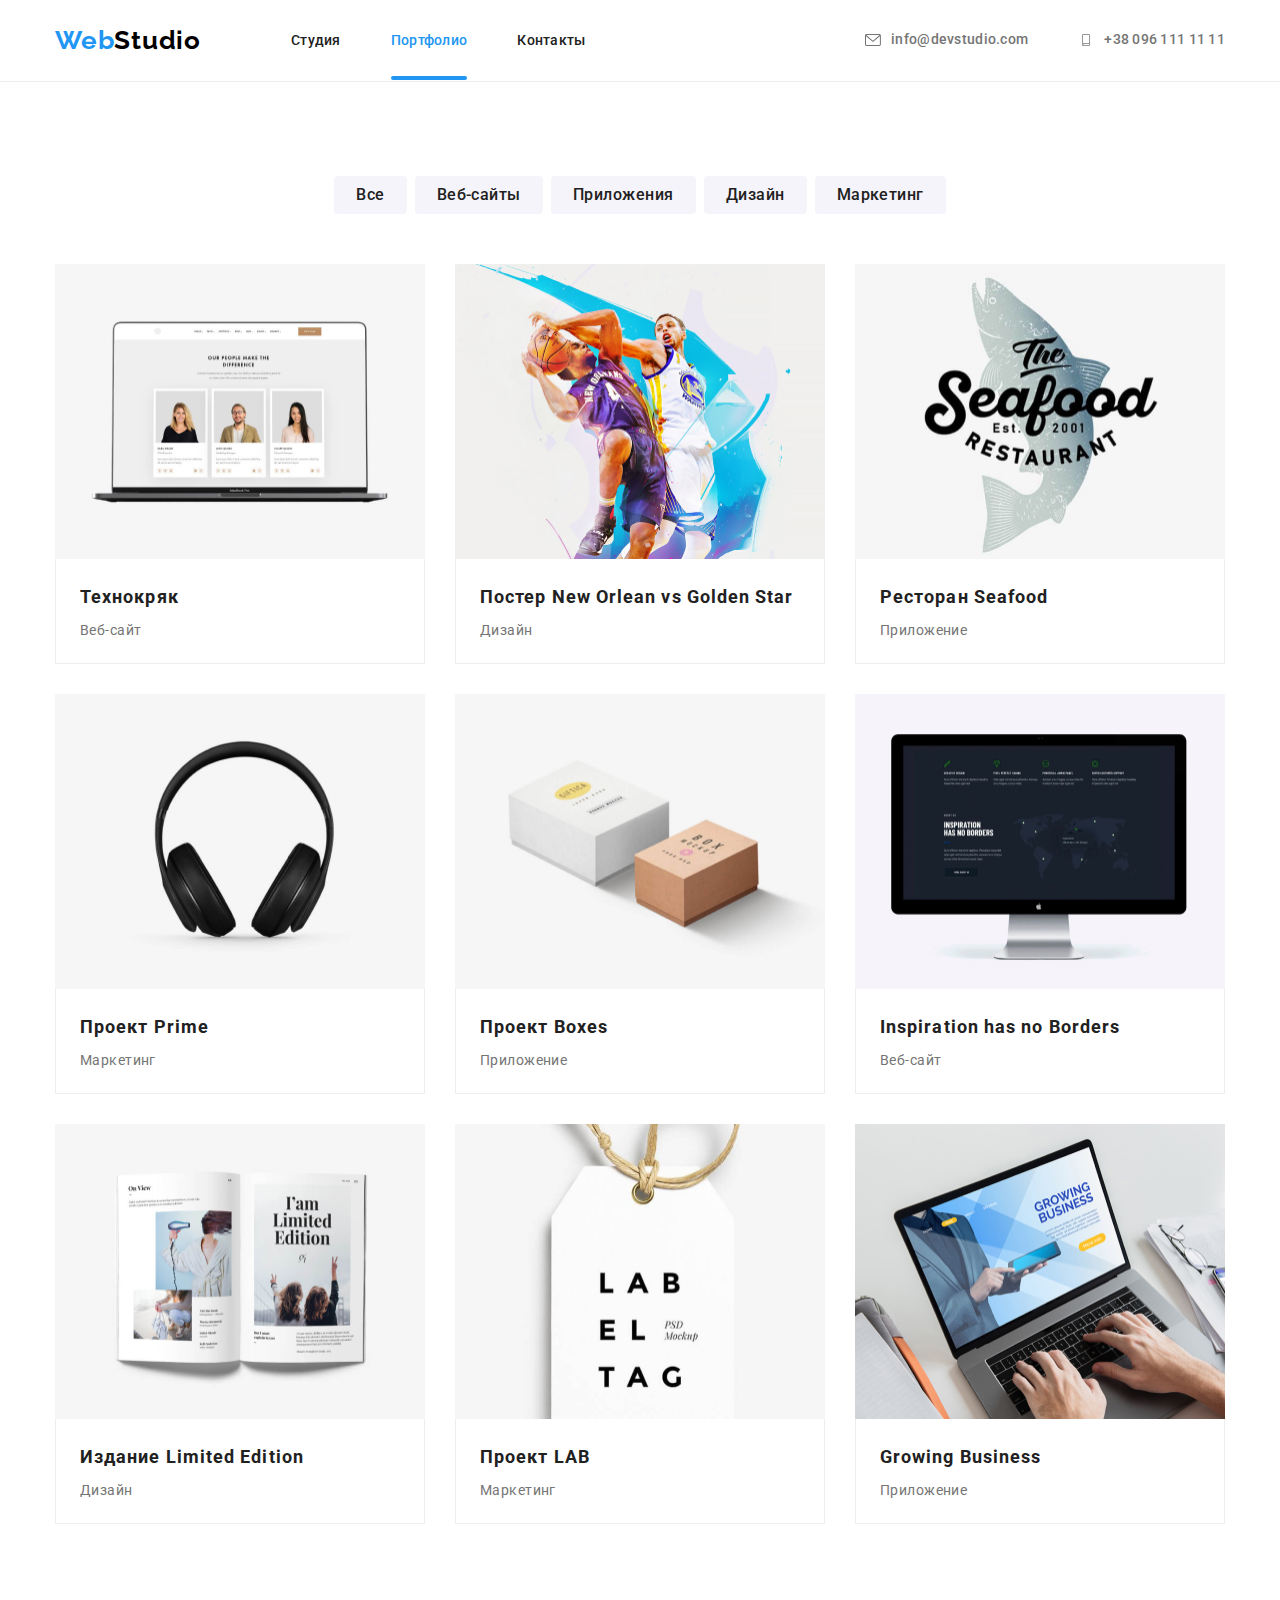
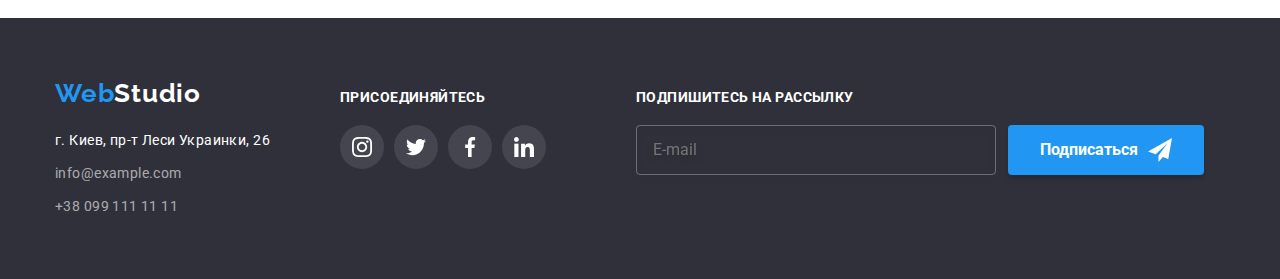
==== portfolio.html @ b9e1f782 "Файлы предыдущей работы" ====
<!DOCTYPE html>
<html lang="ru">
  <head>
    <meta charset="UTF-8" />
    <meta http-equiv="X-UA-Compatible" content="IE=edge" />
    <meta name="viewport" content="width=device-width, initial-scale=1.0" />
    <title>Портфолио</title>
    <link rel="preconnect" href="https://fonts.googleapis.com" />
    <link rel="preconnect" href="https://fonts.gstatic.com" crossorigin />
    <link
      href="https://fonts.googleapis.com/css2?family=Raleway:wght@700&family=Roboto:wght@400;500;700;900&display=swap"
      rel="stylesheet"
    />
    <link
      rel="stylesheet"
      href="https://cdnjs.cloudflare.com/ajax/libs/modern-normalize/1.1.0/modern-normalize.min.css"
    />
    <link rel="stylesheet" href="./css/styles.css" />
  </head>

  <body>
    <header class="page-header">
      <div class="container header-container">
        <!-- Навигационные элементы -->
        <nav class="navigation">
          <a class="logo header-logo link" href="./index.html"
            >Web<span class="logo-black">Studio</span></a
          >
          <ul class="menu list">
            <li class="menu-item">
              <a class="menu-link nav-link link" href="./index.html">Студия</a>
            </li>
            <li class="menu-item">
              <a class="menu-link nav-link current link" href="#we_do">Портфолио</a>
            </li>
            <li class="menu-item">
              <a class="menu-link nav-link link" href="#contacts">Контакты</a>
            </li>
          </ul>
        </nav>
        <!-- Контакты-->
        <ul class="header-contacts list">
          <li class="header-contacts-item header-mail-item">
            <a class="mail-contact nav-link link" href="mailto:info@devstudio.com">
              <svg class="header-mail-icon" width="16" height="12">
                <use href="./images/sprite.svg#icon-envelope"></use>
              </svg>
              info@devstudio.com
            </a>
          </li>
          <li class="header-contacts-item header-phone-item">
            <a class="phone-contact nav-link link" href="tel:+380961111111">
              <svg class="header-phone-icon" width="16" height="12">
                <use href="./images/sprite.svg#icon-smartphone"></use>
              </svg>
              +38 096 111 11 11</a
            >
          </li>
        </ul>
      </div>
    </header>

    <main>
      <!-- Навигационные кнопки -->
      <section class="portfolio-nav-btn section">
        <div class="container">
          <ul class="portfolio-nav-btn-list list">
            <li class="portfolio-nav-btn-item">
              <button type="button" class="portfolio-button">Все</button>
            </li>
            <li class="portfolio-nav-btn-item">
              <button type="button" class="portfolio-button">Веб-сайты</button>
            </li>
            <li class="portfolio-nav-btn-item">
              <button type="button" class="portfolio-button">Приложения</button>
            </li>
            <li class="portfolio-nav-btn-item">
              <button class="portfolio-button">Дизайн</button>
            </li>
            <li class="portfolio-nav-btn-item">
              <button type="button" class="portfolio-button">Маркетинг</button>
            </li>
          </ul>

          <!--Все категории портфолио-->
          <ul class="categories-list list">
            <li class="categories-item">
              <a href="" class="categories-link link">
                <div class="categories-wrap-wrapper">
                  <div class="categories-img-wrapper">
                    <div class="overlay">
                      <p class="overlay-description">
                        Ресурс предлагает комплексные предложения с разным уровнем функционала и
                        сервисов. Все это позволит посетителю получить исчерпывающие сведения о
                        компании или частном лице.
                      </p>
                    </div>
                    <img
                      class="categories-img"
                      src="./images/portfolio/technokryak.jpg"
                      alt="демонстрация веб-сайта"
                      width="370"
                      height="295"
                    />
                  </div>
                </div>
                <div class="categories-content-wrapper">
                  <h3 class="img-name">Технокряк</h3>
                  <p class="description">Веб-сайт</p>
                </div>
              </a>
            </li>
            <li class="categories-item">
              <a href="" class="categories-link link">
                <div class="categories-wrap-wrapper">
                  <div class="categories-img-wrapper">
                    <div class="overlay">
                      <p class="overlay-description">
                        Ресурс предлагает комплексные предложения с разным уровнем функционала и
                        сервисов. Все это позволит посетителю получить исчерпывающие сведения о
                        компании или частном лице.
                      </p>
                    </div>
                    <img
                      src="./images/portfolio/poster_new_orlean.jpg"
                      alt="команды играют в баскетбол"
                      width="370"
                      height="295"
                    />
                  </div>
                </div>
                <div class="categories-content-wrapper">
                  <h3 class="img-name">Постер New Orlean vs Golden Star</h3>
                  <p class="description">Дизайн</p>
                </div>
              </a>
            </li>
            <li class="categories-item">
              <a href="" class="categories-link link">
                <div class="categories-wrap-wrapper">
                  <div class="categories-img-wrapper">
                    <div class="overlay">
                      <p class="overlay-description">
                        Ресурс предлагает комплексные предложения с разным уровнем функционала и
                        сервисов. Все это позволит посетителю получить исчерпывающие сведения о
                        компании или частном лице.
                      </p>
                    </div>
                    <img
                      src="./images/portfolio/seafood.jpg"
                      alt="изображение логотипа ресторана"
                      width="370"
                      height="295"
                    />
                  </div>
                </div>
                <div class="categories-content-wrapper">
                  <h3 class="img-name">Ресторан Seafood</h3>
                  <p class="description">Приложение</p>
                </div>
              </a>
            </li>
            <li class="categories-item">
              <a href="" class="categories-link link">
                <div class="categories-wrap-wrapper">
                  <div class="categories-img-wrapper">
                    <div class="overlay">
                      <p class="overlay-description">
                        Ресурс предлагает комплексные предложения с разным уровнем функционала и
                        сервисов. Все это позволит посетителю получить исчерпывающие сведения о
                        компании или частном лице.
                      </p>
                    </div>
                    <img
                      src="./images/portfolio/project_prime.jpg"
                      alt="черные наушники"
                      width="370"
                      height="295"
                    />
                  </div>
                </div>
                <div class="categories-content-wrapper">
                  <h3 class="img-name">Проект Prime</h3>
                  <p class="description">Маркетинг</p>
                </div>
              </a>
            </li>
            <li class="categories-item">
              <a href="" class="categories-link link">
                <div class="categories-wrap-wrapper">
                  <div class="categories-img-wrapper">
                    <div class="overlay">
                      <p class="overlay-description">
                        Ресурс предлагает комплексные предложения с разным уровнем функционала и
                        сервисов. Все это позволит посетителю получить исчерпывающие сведения о
                        компании или частном лице.
                      </p>
                    </div>
                    <img
                      src="./images/portfolio/project_boxes.jpg"
                      alt="две коробки лежат рядом"
                      width="370"
                      height="295"
                    />
                  </div>
                </div>
                <div class="categories-content-wrapper">
                  <h3 class="img-name">Проект Boxes</h3>
                  <p class="description">Приложение</p>
                </div>
              </a>
            </li>
            <li class="categories-item">
              <a href="" class="categories-link link">
                <div class="categories-wrap-wrapper">
                  <div class="categories-img-wrapper">
                    <div class="overlay">
                      <p class="overlay-description">
                        Ресурс предлагает комплексные предложения с разным уровнем функционала и
                        сервисов. Все это позволит посетителю получить исчерпывающие сведения о
                        компании или частном лице.
                      </p>
                    </div>
                    <img
                      src="./images/portfolio/inspiration_no_borders.jpg"
                      alt="демонстрация сайта в темных тонах"
                      width="370"
                      height="295"
                    />
                  </div>
                </div>
                <div class="categories-content-wrapper">
                  <h3 class="img-name">Inspiration has no Borders</h3>
                  <p class="description">Веб-сайт</p>
                </div>
              </a>
            </li>
            <li class="categories-item">
              <a href="" class="categories-link link">
                <div class="categories-wrap-wrapper">
                  <div class="categories-img-wrapper">
                    <div class="overlay">
                      <p class="overlay-description">
                        Ресурс предлагает комплексные предложения с разным уровнем функционала и
                        сервисов. Все это позволит посетителю получить исчерпывающие сведения о
                        компании или частном лице.
                      </p>
                    </div>
                    <img
                      src="./images/portfolio/limited_edition.jpg"
                      alt="демонстрация журнала"
                      width="370"
                      height="295"
                    />
                  </div>
                </div>
                <div class="categories-content-wrapper">
                  <h3 class="img-name">Издание Limited Edition</h3>
                  <p class="description">Дизайн</p>
                </div>
              </a>
            </li>
            <li class="categories-item">
              <a href="" class="categories-link link">
                <div class="categories-wrap-wrapper">
                  <div class="categories-img-wrapper">
                    <div class="overlay">
                      <p class="overlay-description">
                        Ресурс предлагает комплексные предложения с разным уровнем функционала и
                        сервисов. Все это позволит посетителю получить исчерпывающие сведения о
                        компании или частном лице.
                      </p>
                    </div>
                    <img
                      src="./images/portfolio/project_lab.jpg"
                      alt="демонстрация бирки"
                      width="370"
                      height="295"
                    />
                  </div>
                </div>
                <div class="categories-content-wrapper">
                  <h3 class="img-name">Проект LAB</h3>
                  <p class="description">Маркетинг</p>
                </div>
              </a>
            </li>
            <li class="categories-item">
              <a href="" class="categories-link link">
                <div class="categories-wrap-wrapper">
                  <div class="categories-img-wrapper">
                    <div class="overlay">
                      <p class="overlay-description">
                        Ресурс предлагает комплексные предложения с разным уровнем функционала и
                        сервисов. Все это позволит посетителю получить исчерпывающие сведения о
                        компании или частном лице.
                      </p>
                    </div>
                    <img
                      src="./images/portfolio/growing_business.jpg"
                      alt="человек печатает на ноутбуке"
                      width="370"
                      height="295"
                    />
                  </div>
                </div>
                <div class="categories-content-wrapper">
                  <h3 class="img-name">Growing Business</h3>
                  <p class="description">Приложение</p>
                </div>
              </a>
            </li>
          </ul>
        </div>
      </section>
    </main>

    <footer class="footer">
      <div class="container footer-container">
        <div class="footer-contacts-wrapper">
          <!--Текстовый логотип-->
          <a class="logo footer-logo link" href="./index.html"
            >Web<span class="logo-white">Studio</span></a
          >
          <!--Контактные данные-->
          <address class="address" id="contacts">
            <ul class="address-list list">
              <li class="address-item">
                <a
                  class="map-address-link link"
                  href="https://goo.gl/maps/VPMw7j8DaaKpMJ5V8"
                  target="_blank"
                  rel="noopener noreferrer"
                  >г. Киев, пр-т Леси Украинки, 26</a
                >
              </li>
              <li class="address-item">
                <a class="mail-address-link link" href="mailto:info@example.com"
                  >info@example.com</a
                >
              </li>
              <li class="address-item">
                <a class="tel-address-link link" href="tel:+380991111111">+38 099 111 11 11</a>
              </li>
            </ul>
          </address>
        </div>

        <div class="footer-social-wrapper">
          <h3 class="section-subtitle footer-subtitle">присоединяйтесь</h3>
          <ul class="list footer-social-list">
            <li class="footer-social-item">
              <a href="" class="link footer-social-link">
                <svg class="footer-social-icon" width="20" height="20">
                  <use href="./images/sprite.svg#icon-instagram"></use>
                </svg>
              </a>
            </li>
            <li class="footer-social-item">
              <a href="" class="link footer-social-link">
                <svg class="footer-social-icon" width="20" height="20">
                  <use href="./images/sprite.svg#icon-twitter"></use>
                </svg>
              </a>
            </li>
            <li class="footer-social-item">
              <a href="" class="link footer-social-link">
                <svg class="footer-social-icon" width="20" height="20">
                  <use href="./images/sprite.svg#icon-facebook"></use>
                </svg>
              </a>
            </li>
            <li class="footer-social-item">
              <a href="" class="link footer-social-link">
                <svg class="footer-social-icon" width="20" height="20">
                  <use href="./images/sprite.svg#icon-linkedin"></use>
                </svg>
              </a>
            </li>
          </ul>
        </div>
        <div class="footer-social-form-wrapper">
          <h3 class="section-subtitle footer-subtitle footer-social-form-descriotion">
            Подпишитесь на рассылку
          </h3>
          <div class="footer-contact-form-wrapper">
            <form class="footer-contact-form">
              <input
                type="email"
                name="user_email_telegramm"
                placeholder="E-mail"
                class="footer-contact-form-input"
              />
              <button type="submit" class="footer-contact-form-btn">
                Подписаться
                <svg class="footer-contact-form-icon" width="24" height="24">
                  <use href="./images/sprite.svg#icon-footer-telegramm"></use>
                </svg>
              </button>
            </form>
          </div>
        </div>
      </div>
    </footer>
  </body>
</html>
---- css/styles.css ----
:root {
  --main-font: 'Roboto', 'Raleway', sans-serif;
  --accent-color-nav: #2196f3;
  --description-color: #757575;
  --section-title-color: #212121;
  --main-background-color: #2f303a;
}

/*Общий сброс*/

.link {
  text-decoration: none;
}
.list {
  list-style: none;
}
h1,
h2,
h3,
h4,
h5,
h6,
p {
  margin-top: 0;
  margin-bottom: 0;
}
ul,
ol {
  padding-left: 0;
  margin-top: 0;
  margin-bottom: 0;
}
img {
  display: block;
}

.visually-hidden {
  position: absolute;
  width: 1px;
  height: 1px;
  margin: -1px;
  border: 0;
  padding: 0;
  white-space: nowrap;
  clip-path: inset(100%);
  clip: rect(0 0 0 0);
  overflow: hidden;
}

/*Глобальный стиль*/

body {
  font-family: var(--main-font);
}

/*Компоненты*/

.description {
  font-size: 14px;
  line-height: 1.71;
  letter-spacing: 0.03em;

  color: var(--description-color);
}
.section-titel {
  font-weight: 700;
  font-size: 36px;
  line-height: 42px;
  letter-spacing: 0.03em;
  margin-bottom: 50px;
  text-align: center;
  letter-spacing: 0.03em;

  color: #212121;
}

.section {
  padding-bottom: 94px;
}

/*Контейнер*/

.container {
  width: 1200px;
  padding-left: 15px;
  padding-right: 15px;
  margin-left: auto;
  margin-right: auto;
}

/*Контейнер header*/

.header-container {
  display: flex;
  align-items: center;
  justify-content: space-between;
}

.page-header {
  border-bottom: 1px solid #ececec;
}

.nav-link {
  padding-top: 32px;
  padding-bottom: 32px;


}

/*Logo*/

.logo {
  font-family: 'Raleway', sans-serif;
  font-weight: 700;
  font-size: 26px;
  line-height: 1.19;
  letter-spacing: 0.03em;

  color: #2196f3;
}
.logo-black {
  color: #000000;
}
.logo-white {
  color: #ffffff;
}

.header-logo {
  padding-top: 25px;
  padding-bottom: 25px;
  margin-right: 90px;
}

/*Навигационные элементы*/

.navigation {
  display: flex;
  align-items: center;
}

.menu {
  display: flex;
  align-items: center;
}

.menu-item:not(:last-child) {
  margin-right: 50px;
}

.menu-link {
  font-weight: 500;
  font-size: 14px;
  line-height: 1.14;
  letter-spacing: 0.02em;
  position: relative;

  color: #212121;

  transition: color 250ms cubic-bezier(0.4, 0, 0.2, 1);
}

.menu-link:hover,
.menu-link:focus {
  color: var(--accent-color-nav);
}

.menu .menu-link.current {
  color: var(--accent-color-nav);
}

.menu .menu-link.current::after {
  display: block;
  width: 100%;
  height: 4px;
  content: "";
  background-color: #2196F3;
  border-radius: 2px;
  position: absolute;
  bottom: 0;
  left: 0;

}

/*Контакты*/

.header-contacts {
  display: flex;
  align-items: center;
}

.header-mail-item {
  margin-right: 50px;
}

.mail-contact,
.phone-contact {
  display: flex;
  align-items: center;
  font-weight: 500;
  font-size: 14px;
  line-height: 1.14;
  letter-spacing: 0.02em;

  color: #757575;
}

.header-mail-icon,
.header-phone-icon {
  fill: #757575;
  margin-right: 10px;
}

.mail-contact {
  transition: color 250ms cubic-bezier(0.4, 0, 0.2, 1);
}
.mail-contact:hover,
.mail-contact:focus {
  color: var(--accent-color-nav);
}

.header-mail-icon,
.header-phone-icon {
  transition: fill 250ms cubic-bezier(0.4, 0, 0.2, 1);
}

.mail-contact:hover .header-mail-icon,
.mail-contact:focus .header-mail-icon {
  fill: var(--accent-color-nav);
}

.phone-contact{
  transition: color 250ms cubic-bezier(0.4, 0, 0.2, 1);
}
.phone-contact:hover,
.phone-contact:focus {
  color: var(--accent-color-nav);
}

.phone-contact:hover .header-phone-icon,
.phone-contact:focus .header-phone-icon {
  fill: var(--accent-color-nav);
}

/*Hero*/

.hero {
  background-image: linear-gradient(rgba(47, 48, 58, 0.4), rgba(47, 48, 58, 0.4)), url("../images/hero/bg.jpg");
  background-size: cover;
  max-width: 1600px;
  margin-left: auto;
  margin-right: auto;
  
}

.hero {
  padding-top: 200px;
  padding-bottom: 200px;
}

.hero-titel {
  display: block;
  width: 700px;
  font-weight: 900;
  font-size: 44px;
  line-height: 1.36;
  letter-spacing: 0.06em;
  text-transform: uppercase;
  text-align: center;

  color: #ffffff;
  margin-bottom: 30px;
  margin-left: auto;
  margin-right: auto;
}

.modal-btn {
  display: block;
  font-weight: 700;
  font-size: 16px;
  line-height: 1.88;
  color: #ffffff;
  background-color: #2196f3;
  cursor: pointer;
  border: transparent;
  padding: 10px 32px;
  box-shadow: 0px 4px 4px rgba(0, 0, 0, 0.15);
  border-radius: 4px;
  margin-left: auto;
  margin-right: auto;

  transition: background-color 250ms cubic-bezier(0.4, 0, 0.2, 1), box-shadow 250ms cubic-bezier(0.4, 0, 0.2, 1);
}
.modal-btn:hover,
.modal-btn:focus {
  background-color: #188ce8;
  box-shadow: 0px 4px 4px rgba(0, 0, 0, 0.15);
}

/*Особенности*/

.features {
  padding-top: 94px;
}

.features-list {
  display: flex;
  align-items: flex-start;
  margin-left: -30px;
  margin-top: -30px;
}

.features-item {
  flex-basis: calc((100% - 120px) / 4);
  margin-left: 30px;
  margin-top: 30px;
}

.features-name {
  font-weight: 700;
  font-size: 14px;
  line-height: 1.14;
  letter-spacing: 0.03em;
  text-transform: uppercase;

  color: #212121;
  margin-bottom: 10px;
}

.features-icon-wrapper {
  display: flex;
  background-color: rgba(245, 244, 250, 1);
  border-radius: 4px;
  justify-content: center;
  align-items: center;
  height: 120px;
  margin-bottom: 30px;
}


/*Мы занимаемся*/

.we-do-list {
  display: flex;
  margin-top: -30px;
  margin-left: -30px;
  
}

.we-do-item {
  flex-basis: calc((100% - 90px) / 3);
  margin-top: 30px;
  margin-left: 30px;
  position: relative;
  
}
.we-do-description-wrapper {
  display: block;
  background: rgba(47, 48, 58, 0.8);
  position: absolute;
  bottom: 0;
  right: 0;
  width: 370px;
}
.we-do-img-description {
  font-weight: 700;
  font-size: 14px;
  line-height: 16px;
  text-align: center;
  letter-spacing: 0.03em;
  text-transform: uppercase;
  padding: 27px 15px;
  color: #FFFFFF;
  
}
/*Наша команда*/

.team {
  padding-top: 94px;
  background-color: #f5f4fa;
}

.name-member {
  font-weight: 500;
  font-size: 16px;
  line-height: 1.19;
  letter-spacing: 0.03em;
  text-align: center;
  letter-spacing: 0.03em;
  margin-bottom: 10px;

  color: #212121;
}

.team-description {
  text-align: center;
  letter-spacing: 0.03em;
  margin-bottom: 15px;
}

.team-list {
  display: flex;
  margin-left: -30px;
  margin-top: -30px;
}
.team-member {
  flex-basis: calc((100% - 120px) / 4);
  margin-left: 30px;
  margin-top: 30px;

  background-color: #FFFFFF;
  box-shadow: 0px 1px 3px rgba(0, 0, 0, 0.12), 0px 1px 1px rgba(0, 0, 0, 0.14), 0px 2px 1px rgba(0, 0, 0, 0.2);
  border-radius: 0px 0px 4px 4px;
}

.team-content-wrapper {
  padding: 30px 10px;
}

.social-list {
  display: flex;
  justify-content: center;
}

.social-list-item:not(:last-child) {
margin-right: 10px;
}

.social-list-link {
  display: flex;
  justify-content: center;
  align-items: center;
  width: 44px;
  height: 44px;
  background-color: #FFFFFF;
  border-radius: 50%;

  transition: background-color 250ms cubic-bezier(0.4, 0, 0.2, 1); 
}

.social-list-icon {
  fill:#afb1b8;
}

.social-list-link:hover,
.social-list-link:focus {
  background-color: var(--accent-color-nav);
}

.social-list-icon {
  transition: fill 250ms cubic-bezier(0.4, 0, 0.2, 1);
}

.social-list-link:hover .social-list-icon,
.social-list-link:focus .social-list-icon {
  fill: #FFFFFF;
}

/*Наши клиенты*/

.clients {
  padding-top: 94px;
}

.clients-list {
  display: flex;
  justify-content: center;
  align-items: center;

}

.clients-list-item:not(:last-child) {
  margin-right: 30px;
}

.clients-list-link {
  display: flex;
  border: 1px solid #AFB1B8;
  border-radius: 4px;
  height: 92px;
  width: 170px;
  justify-content: center;
  align-items: center;

  transition: border-color 250ms cubic-bezier(0.4, 0, 0.2, 1);

}

.clients-list-icon {
  fill: rgba(175, 177, 184, 1);

  transition: fill 250ms cubic-bezier(0.4, 0, 0.2, 1);
}

.clients-list-link:hover,
.clients-list-link:focus {
  border-color: var(--accent-color-nav);
}

.clients-list-link:hover .clients-list-icon,
.clients-list-link:focus .clients-list-icon {
  fill: var(--accent-color-nav);
}

/*Footer*/

.footer {
  background-color: var(--main-background-color);
  padding-top: 60px;
  padding-bottom: 60px;
  display: flex;
}

.footer-logo {
  display: block;
  margin-bottom: 20px;
}
.address-item .link {
  display: block;
}
.address-item:not(:last-child) {
  margin-bottom: 9px;
}

.footer-container {
  display: flex;
  align-items: baseline;
}

.footer-contacts-wrapper {
  margin-right: 70px;
}

.footer-subtitle {
  font-family: 'Roboto';
  font-style: normal;
  font-weight: 700;
  font-size: 14px;
  line-height: 16px;
  letter-spacing: 0.03em;
  text-transform: uppercase;

  color: #FFFFFF;

  margin-bottom: 20px;
}

.footer-social-list {
  display: flex;
}

.footer-social-link {
  display: flex;
  justify-content: center;
  align-items: center;
  width: 44px;
  height: 44px;
  background: rgba(255, 255, 255, 0.1);
  border-radius: 50%;
}

.footer-social-item:not(:last-child) {
  margin-right: 10px;
}

.footer-social-icon {
  fill: #FFFFFF;
}
.footer-social-link {
  transition: background-color 250ms cubic-bezier(0.4, 0, 0.2, 1);
}
.footer-social-link:hover,
.footer-social-link:focus {
  background-color: var(--accent-color-nav);
}
/*Контактные данные*/

.address {
  font-style: normal;
}
.map-address-link {
  font-size: 14px;
  line-height: 1.71;
  letter-spacing: 0.03em;

  color: #ffffff;
}
.mail-address-link {
  font-size: 14px;
  line-height: 1.71;
  letter-spacing: 0.03em;

  color: rgba(255, 255, 255, 0.6);
}
.tel-address-link {
  font-size: 14px;
  line-height: 1.71;
  letter-spacing: 0.03em;

  color: rgba(255, 255, 255, 0.6);
}

/*=======ПОРТФОЛИО=======*/

/* Навигационные кнопки */

.portfolio-nav-btn {
  padding-top: 94px;
  padding-bottom: 94px;
}

.portfolio-nav-btn-list {
  display: flex;
  align-items: center;
  justify-content: center;
  margin-top: -8px;
  margin-left: -8px;
  margin-bottom: 50px;
}

.portfolio-nav-btn-item {
  margin-left: 8px;
  margin-top: 8px;
}

.portfolio-button {
  padding: 6px 22px;
  font-weight: 500;
  font-size: 16px;
  line-height: 1.63;
  letter-spacing: 0.03em;
  text-align: center;

  color: #212121;
  background-color: rgba(245, 244, 250, 1);
  border: transparent;
  border-radius: 4px;
  cursor: pointer;

  transition: color 250ms cubic-bezier(0.4, 0, 0.2, 1), background-color 250ms cubic-bezier(0.4, 0, 0.2, 1), box-shadow 250ms cubic-bezier(0.4, 0, 0.2, 1);
}

.portfolio-button:hover,
.portfolio-button:focus {
  color: #ffffff;
  background-color: var(--accent-color-nav);
  box-shadow: 0px 3px 1px rgba(0, 0, 0, 0.1), 0px 1px 2px rgba(0, 0, 0, 0.08), 0px 2px 2px rgba(0, 0, 0, 0.12);
}

/*Все категории портфолио*/

.categories-list {
  display: flex;
  margin-left: -30px;
  margin-top: -30px;
  flex-wrap: wrap;
}
.categories-img {
  display: block;
}
.categories-item {
  margin-left: 30px;
  margin-top: 30px;
  flex-basis: calc((100% - 90px) / 3);
  
}

.categories-content-wrapper {
  padding: 20px 24px;
  border-right: 1px solid #eeeeee;
  border-bottom: 1px solid #eeeeee ;
  border-left: 1px solid #eeeeee;
}

.img-name {
  font-weight: 700;
  font-size: 18px;
  line-height: 2;
  letter-spacing: 0.06em;
  margin-bottom: 4px;

  color: #212121;
}
.categories-link {
  display: block;
  transition: background-color 250ms cubic-bezier(0.4, 0, 0.2, 1), box-shadow 250ms cubic-bezier(0.4, 0, 0.2, 1);
  
}

.categories-link:hover, 
.categories-link:focus {
  background: #FFFFFF;
  box-shadow: 0px 1px 1px rgba(0, 0, 0, 0.12), 0px 4px 4px rgba(0, 0, 0, 0.06), 1px 4px 6px rgba(0, 0, 0, 0.16);
}

.categories-wrap-wrapper {
    position: relative;
    overflow: hidden;
}

.overlay-description {
  position: absolute;
  font-weight: 400;
  font-size: 18px;
  line-height: 28px;
  font-weight: 400;
  
  letter-spacing: 0.03em;
  
  color: #FFFFFF;
  display: block;
  width: 100%;
  height: 100%;
  transform: translateY(+100%);
  background-color: rgba(33, 150, 243, 0.9);
  padding: 63px 24px;

  transition: transform 250ms cubic-bezier(0.4, 0, 0.2, 1);
}

.categories-link:hover .overlay-description {
  transform: translateY(0);
}

/*.categories-img-wrapper::before {
  content: "";
  display: inline-block;
  position: absolute;
  top: 0;
  left: 0;
  width: 100%;
  height: 100%;

  transform: translateY(+100%);

  
  background-color: rgba(33, 150, 243, 0.9);

  transition: transform 250ms cubic-bezier(0.4, 0, 0.2, 1);
}

.categories-link:hover .categories-img-wrapper::before {
  transform: translateY(0);
}*/

/* МОДАЛЬНОЕ ОКНО */
.backdrop {
  position: fixed;
  top: 0;
  left: 0;
  width: 100vw;
  height: 100vh;
  background-color: rgba(0, 0, 0, 0.2);
  /*чтобы растянуть вариант 2
  bottom: 0;
  right: 0;*/
  transition: opacity 500ms linear, visibility 500ms linear;
}

.modal {
  position: absolute;
  top: 50%;
  left: 50%;
  transform: translate(-50%, -50%);
  width: 528px;
  
  background-color: #FFFFFF;
  box-shadow: 0px 1px 3px rgba(0, 0, 0, 0.12), 0px 1px 1px rgba(0, 0, 0, 0.14), 0px 2px 1px rgba(0, 0, 0, 0.2);
  border-radius: 4px;
  padding: 40px;
}

.modal-close-btn {
  position: absolute;
  top: 8px;
  right: 8px;
  display: flex;
  justify-content: center;
  align-items: center;
  width: 30px;
  height: 30px;
  border: 1px solid rgba(0, 0, 0, 0.1);
  border-radius: 50%;
  background-color: transparent;
  cursor: pointer;
  padding: 0;
}

.modal-close-btn-icon {
  transition: fill 250ms cubic-bezier(0.4, 0, 0.2, 1);
}

.modal-close-btn:hover .modal-close-btn-icon,
.modal-close-btn:focus .modal-close-btn-icon {
  fill: var(--accent-color-nav);
}

.backdrop.is-hidden {
  opacity: 0; /*делает элемент прозрачным*/
  visibility: hidden;
  pointer-events: none; /*делают элемент неощутимым для мыши*/
}

/*-----------НАПОЛНЕНИЕ МОДАЛЬНОГО ОКНА--------------*/

.contact-form-name {
    font-style: normal;
    font-weight: 700;
    font-size: 20px;
    line-height: 23px;
    text-align: center;
    letter-spacing: 0.03em;
  
    color: #212121;

    
    margin-bottom: 10px;

}

.contact-form {
  display: flex;
  flex-direction: column;
}

.contact-form-input {
  width: 100%;
  height: 40px;
  border: 1px solid rgba(33, 33, 33, 0.2);
  border-radius: 4px;
  padding-left: 42px;
  

  transition: border-color 250ms cubic-bezier(0.4, 0, 0.2, 1), cursor 250ms cubic-bezier(0.4, 0, 0.2, 1);
}

.contact-form-input:hover {
  cursor: pointer;
}

.contact-form-input:focus {
  border-color: var(--accent-color-nav);
  outline: none;
}

.contact-form-label {
  display: block;
  margin-bottom: 10px;
}

.contact-form-label-textarea {
  margin-bottom: 20px;
}

.contact-form-label-name {
    font-size: 12px;
    line-height: 14px;
  
    letter-spacing: 0.01em;
  
    color: #757575;
}

.contact-form-input-wrapper {
  position: relative;
  margin-top: 4px;
}

.contact-form-icon {
  position: absolute;
  top: 50%;
  left: 15px;
  transform: translateY(-50%);

  transition: fill 250ms cubic-bezier(0.4, 0, 0.2, 1);
  
}

.contact-form-input:focus + .contact-form-icon {
  fill: var(--accent-color-nav);

}

.contact-form-icon:hover {
  cursor: pointer;
}

.contact-form-comment {
  width: 100%;
  height: 120px;

  border: 1px solid rgba(33, 33, 33, 0.2);
  border-radius: 4px;
  margin-top: 4px;
  transition: border-color 250ms cubic-bezier(0.4, 0, 0.2, 1);
  resize: none;
  padding: 12px 16px;
}

.contact-form-comment:focus {
  border-color: var(--accent-color-nav);
  outline: none;
}

.contact-form-checkbox-label::before {
  
  display: block;
  width: 15px;
  height: 15px;
  border-radius: 2px;
  border: 2px solid #212121;
  content:"";
  cursor: pointer;
  margin-right: 7px;

}

.contact-form-checkbox:checked + .contact-form-checkbox-label::before {
  background-color: var(--accent-color-nav);
  border-color: var(--accent-color-nav);
  background-image: url("../images/svg-images/vector-policy.svg");
  background-position: center;
}

.contact-form-checkbox-label {
  display: flex;
  align-items: center;
  font-size: 14px;
  letter-spacing: 0.03em;
  
  margin-left: auto;
  margin-right: auto;
  
  color: #757575;
}





.contact-form-checkbox:focus + .contact-form-checkbox-label::before {
  border: 2px solid var(--accent-color-nav);
}


.contact-form-btn {
  align-self: center;
  display: flex;
  justify-content: center;
  align-items: center;
  font-weight: 700;
  font-size: 16px;
  line-height: 1.88;
  color: #ffffff;
  background-color: var(--accent-color-nav);
  cursor: pointer;
  border: transparent;
  padding: 10px 32px;
  box-shadow: 0px 4px 4px rgba(0, 0, 0, 0.15);
  border-radius: 4px;

  margin-top: 30px;
 

  transition: background-color 250ms cubic-bezier(0.4, 0, 0.2, 1), box-shadow 250ms cubic-bezier(0.4, 0, 0.2, 1);
}

.contact-form-btn:hover,
.contact-form-btn:focus {
  background-color: #188ce8;
  box-shadow: 0px 4px 4px rgba(0, 0, 0, 0.15);
}

.footer-social-form-wrapper {
  margin-left: 90px;
}

.footer-social-form-descriotion {
  margin-bottom: 20px;
}

.footer-contact-form-input {
  background-color: transparent;
  border: 1px solid rgba(255, 255, 255, 0.3);
    filter: drop-shadow(0px 4px 4px rgba(0, 0, 0, 0.15));
    border-radius: 4px;
    width: 360px;
    height: 50px;
    padding: 15px 16px;
    color: rgba(255, 255, 255, 0.6);

    outline: none;
}

.footer-contact-form-btn {
  display: flex;
  font-weight: 700;
  font-size: 16px;
  line-height: 1.88;
  color: #ffffff;
  background-color: var(--accent-color-nav);
  cursor: pointer;
  border: transparent;
  padding: 10px 32px;
  box-shadow: 0px 4px 4px rgba(0, 0, 0, 0.15);
  border-radius: 4px;
  margin-left: auto;
  margin-right: auto;
  margin-left: 12px;
  align-items: center;


  transition: background-color 250ms cubic-bezier(0.4, 0, 0.2, 1), box-shadow 250ms cubic-bezier(0.4, 0, 0.2, 1);
}

.footer-contact-form-btn:hover,
.footer-contact-form-btn:focus {
  background-color: #188ce8;
  box-shadow: 0px 4px 4px rgba(0, 0, 0, 0.15);}


  .footer-contact-form {
    display: flex;
    align-items: center;
  }

  .footer-contact-form-icon {
  margin-left: 10px;
  }

  .contractual-condition-link {
    color: var(--accent-color-nav);
  }
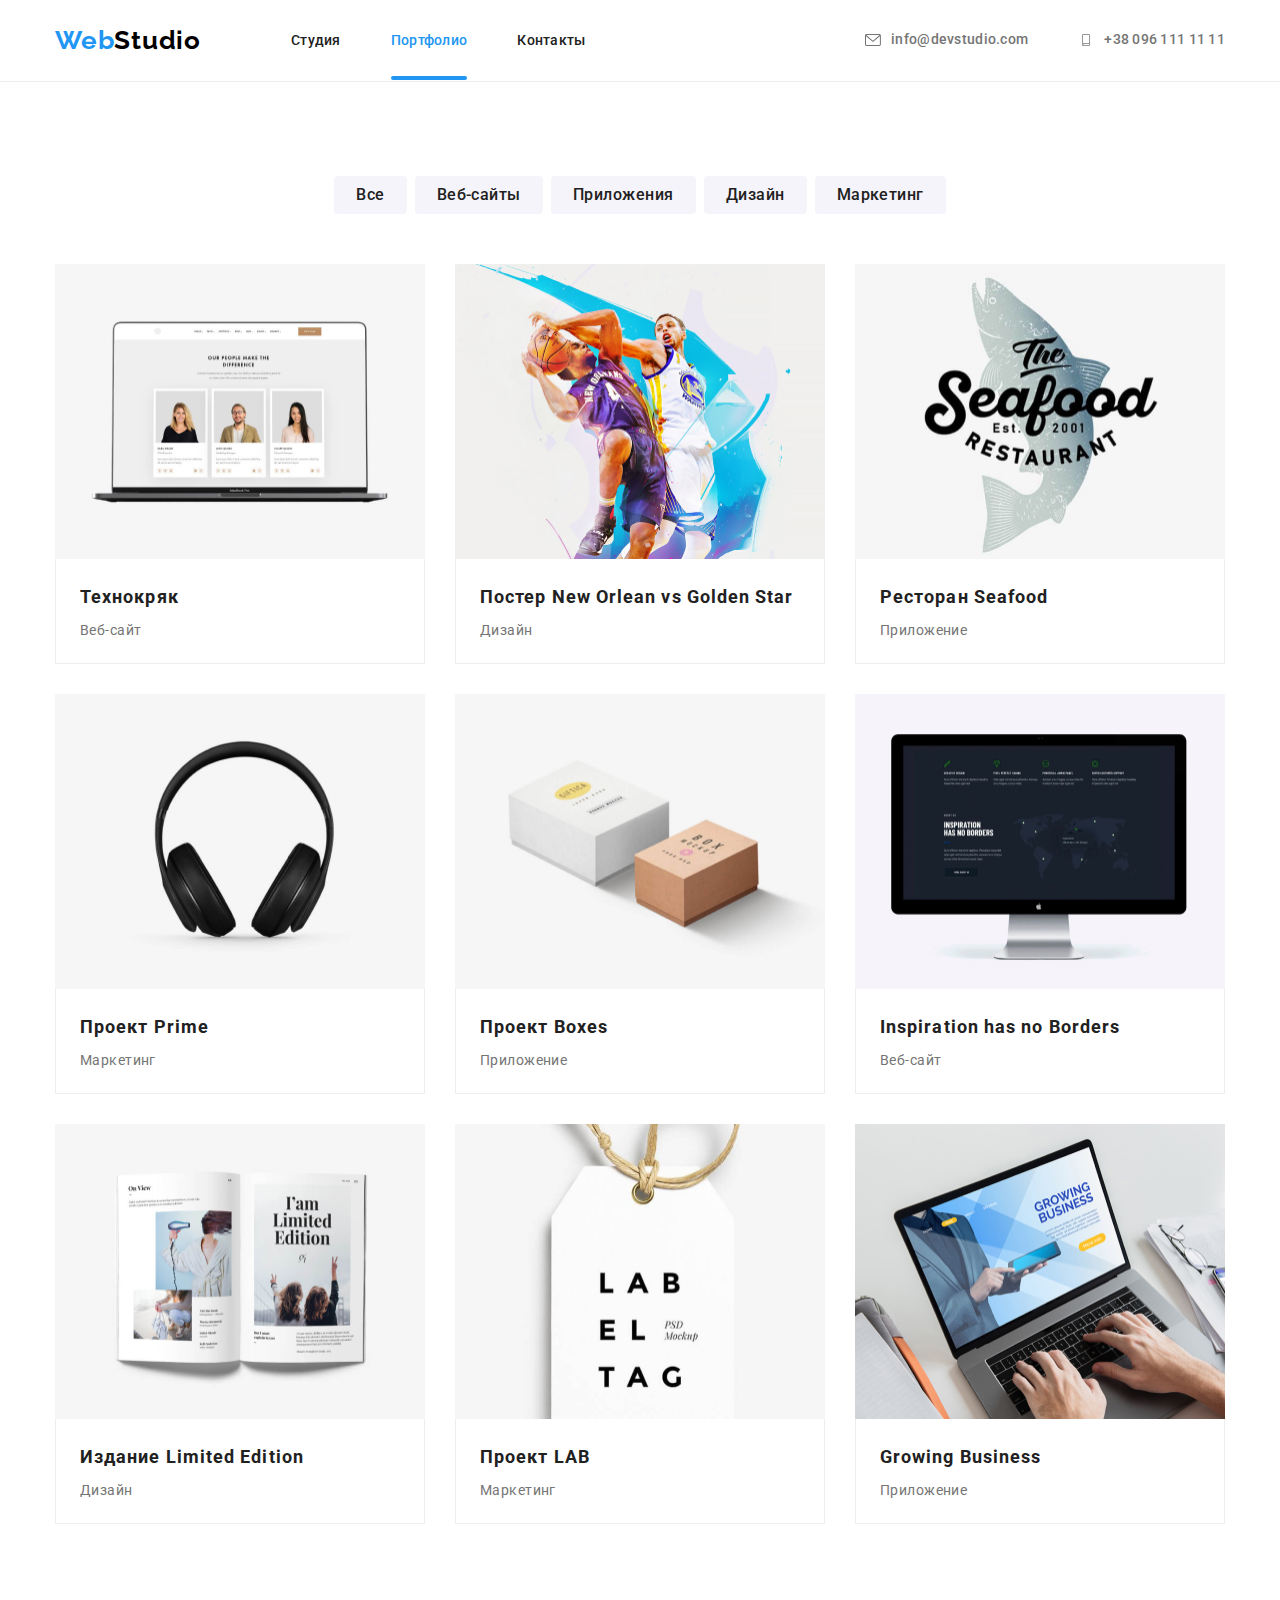
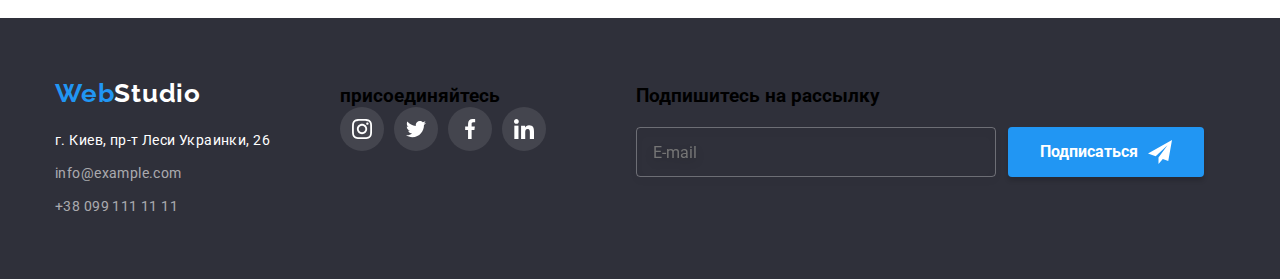
==== commit fa7e6bf0: "завершение BEM" ====
--- a/portfolio.html
+++ b/portfolio.html
@@ -15,42 +15,42 @@
       rel="stylesheet"
       href="https://cdnjs.cloudflare.com/ajax/libs/modern-normalize/1.1.0/modern-normalize.min.css"
     />
-    <link rel="stylesheet" href="./css/styles.css" />
+    <link rel="stylesheet" href="./css/main.min.css" />
   </head>
 
   <body>
     <header class="page-header">
-      <div class="container header-container">
+      <div class="container page-header__container">
         <!-- Навигационные элементы -->
         <nav class="navigation">
-          <a class="logo header-logo link" href="./index.html"
-            >Web<span class="logo-black">Studio</span></a
+          <a class="logo page-header__logo link" href="./index.html"
+            >Web<span class="logo_text_dark">Studio</span></a
           >
           <ul class="menu list">
-            <li class="menu-item">
-              <a class="menu-link nav-link link" href="./index.html">Студия</a>
-            </li>
-            <li class="menu-item">
-              <a class="menu-link nav-link current link" href="#we_do">Портфолио</a>
-            </li>
-            <li class="menu-item">
-              <a class="menu-link nav-link link" href="#contacts">Контакты</a>
+            <li class="menu__item">
+              <a class="menu__link nav-link link" href="./index.html">Студия</a>
+            </li>
+            <li class="menu__item">
+              <a class="menu__link nav-link menu_link_current link" href="#we_do">Портфолио</a>
+            </li>
+            <li class="menu__item">
+              <a class="menu__link nav-link link" href="#contacts">Контакты</a>
             </li>
           </ul>
         </nav>
         <!-- Контакты-->
         <ul class="header-contacts list">
-          <li class="header-contacts-item header-mail-item">
-            <a class="mail-contact nav-link link" href="mailto:info@devstudio.com">
-              <svg class="header-mail-icon" width="16" height="12">
+          <li class="header-contacts__item header-mail-item">
+            <a class="header-contacts__mail nav-link link" href="mailto:info@devstudio.com">
+              <svg class="header-contacts__mail-icon" width="16" height="12">
                 <use href="./images/sprite.svg#icon-envelope"></use>
               </svg>
               info@devstudio.com
             </a>
           </li>
-          <li class="header-contacts-item header-phone-item">
-            <a class="phone-contact nav-link link" href="tel:+380961111111">
-              <svg class="header-phone-icon" width="16" height="12">
+          <li class="header-contacts__item header-phone-item">
+            <a class="header-contacts__phone nav-link link" href="tel:+380961111111">
+              <svg class="header-contacts__phone-icon" width="16" height="12">
                 <use href="./images/sprite.svg#icon-smartphone"></use>
               </svg>
               +38 096 111 11 11</a
@@ -316,84 +316,82 @@
     </main>
 
     <footer class="footer">
-      <div class="container footer-container">
-        <div class="footer-contacts-wrapper">
+      <div class="container footer__container">
+        <div class="footer__contacts">
           <!--Текстовый логотип-->
-          <a class="logo footer-logo link" href="./index.html"
-            >Web<span class="logo-white">Studio</span></a
+          <a class="logo footer__logo link" href="./index.html"
+            >Web<span class="logo_text_white">Studio</span></a
           >
           <!--Контактные данные-->
           <address class="address" id="contacts">
-            <ul class="address-list list">
-              <li class="address-item">
+            <ul class="address__list list">
+              <li class="address__item">
                 <a
-                  class="map-address-link link"
+                  class="address__map link"
                   href="https://goo.gl/maps/VPMw7j8DaaKpMJ5V8"
                   target="_blank"
                   rel="noopener noreferrer"
                   >г. Киев, пр-т Леси Украинки, 26</a
                 >
               </li>
-              <li class="address-item">
-                <a class="mail-address-link link" href="mailto:info@example.com"
-                  >info@example.com</a
-                >
+              <li class="address__item">
+                <a class="address__mail link" href="mailto:info@example.com">info@example.com</a>
               </li>
-              <li class="address-item">
-                <a class="tel-address-link link" href="tel:+380991111111">+38 099 111 11 11</a>
+              <li class="address__item">
+                <a class="address__tel link" href="tel:+380991111111">+38 099 111 11 11</a>
               </li>
             </ul>
           </address>
         </div>
 
-        <div class="footer-social-wrapper">
+        <div class="footer-social">
           <h3 class="section-subtitle footer-subtitle">присоединяйтесь</h3>
-          <ul class="list footer-social-list">
-            <li class="footer-social-item">
-              <a href="" class="link footer-social-link">
-                <svg class="footer-social-icon" width="20" height="20">
+          <ul class="list footer-social__list">
+            <li class="footer-social__item">
+              <a href="" class="link footer-social__link">
+                <svg class="footer-social__icon" width="20" height="20">
                   <use href="./images/sprite.svg#icon-instagram"></use>
                 </svg>
               </a>
             </li>
-            <li class="footer-social-item">
-              <a href="" class="link footer-social-link">
-                <svg class="footer-social-icon" width="20" height="20">
+            <li class="footer-social__item">
+              <a href="" class="link footer-social__link">
+                <svg class="footer-social__icon" width="20" height="20">
                   <use href="./images/sprite.svg#icon-twitter"></use>
                 </svg>
               </a>
             </li>
-            <li class="footer-social-item">
-              <a href="" class="link footer-social-link">
-                <svg class="footer-social-icon" width="20" height="20">
+            <li class="footer-social__item">
+              <a href="" class="link footer-social__link">
+                <svg class="footer-social__icon" width="20" height="20">
                   <use href="./images/sprite.svg#icon-facebook"></use>
                 </svg>
               </a>
             </li>
-            <li class="footer-social-item">
-              <a href="" class="link footer-social-link">
-                <svg class="footer-social-icon" width="20" height="20">
+            <li class="footer-social__item">
+              <a href="" class="link footer-social__link">
+                <svg class="footer-social__icon" width="20" height="20">
                   <use href="./images/sprite.svg#icon-linkedin"></use>
                 </svg>
               </a>
             </li>
           </ul>
         </div>
-        <div class="footer-social-form-wrapper">
-          <h3 class="section-subtitle footer-subtitle footer-social-form-descriotion">
+        <div class="telegramm-form">
+          <h3 class="section-subtitle footer-subtitle telegramm-form__descriotion">
             Подпишитесь на рассылку
           </h3>
-          <div class="footer-contact-form-wrapper">
-            <form class="footer-contact-form">
+          <div class="telegramm-form__wrapper">
+            <form class="telegramm-form__form">
               <input
                 type="email"
                 name="user_email_telegramm"
                 placeholder="E-mail"
-                class="footer-contact-form-input"
+                class="telegramm-form__input"
               />
-              <button type="submit" class="footer-contact-form-btn">
+              <button type="submit" class="telegramm-btn">
                 Подписаться
-                <svg class="footer-contact-form-icon" width="24" height="24">
+                <svg class="telegramm-btn__icon" width="24" height="24">
                   <use href="./images/sprite.svg#icon-footer-telegramm"></use>
                 </svg>
               </button>
--- a/css/main.min.css
+++ b/css/main.min.css
@@ -0,0 +1 @@
+:root{--main-font: "Roboto", "Raleway", sans-serif;--accent-color-nav: #2196f3;--description-color: #757575;--section-title-color: #212121;--main-background-color: #2f303a}.visually-hidden{position:absolute;width:1px;height:1px;margin:-1px;border:0;padding:0;white-space:nowrap;clip-path:inset(100%);clip:rect(0 0 0 0);overflow:hidden}.link{text-decoration:none}.list{list-style:none}h1,h2,h3,h4,h5,h6,p{margin-top:0;margin-bottom:0}ul,ol{padding-left:0;margin-top:0;margin-bottom:0}img{display:block}body{font-family:var(--main-font)}.container{width:1200px;padding-left:15px;padding-right:15px;margin-left:auto;margin-right:auto}.section-titel{font-weight:700;font-size:36px;line-height:42px;letter-spacing:.03em;margin-bottom:50px;text-align:center;letter-spacing:.03em;color:#212121}.section{padding-bottom:94px}.logo{font-family:"Raleway",sans-serif;font-weight:700;font-size:26px;line-height:1.19;letter-spacing:.03em;color:#2196f3}.page-header__logo{padding-top:25px;padding-bottom:25px;margin-right:90px}.logo_text_dark{color:#000}.logo_text_white{color:#fff}.description{font-size:14px;line-height:1.71;letter-spacing:.03em;color:var(--description-color)}.backdrop{position:fixed;top:0;left:0;width:100vw;height:100vh;background-color:rgba(0,0,0,.2);transition:opacity 500ms linear,visibility 500ms linear}.backdrop.is-hidden{opacity:0;visibility:hidden;pointer-events:none}.modal{position:absolute;top:50%;left:50%;transform:translate(-50%, -50%);width:528px;background-color:#fff;box-shadow:0px 1px 3px rgba(0,0,0,.12),0px 1px 1px rgba(0,0,0,.14),0px 2px 1px rgba(0,0,0,.2);border-radius:4px;padding:40px}.modal-close-btn{position:absolute;top:8px;right:8px;display:flex;justify-content:center;align-items:center;width:30px;height:30px;border:1px solid rgba(0,0,0,.1);border-radius:50%;background-color:rgba(0,0,0,0);cursor:pointer;padding:0}.modal-close-btn-icon{transition:fill 250ms cubic-bezier(0.4, 0, 0.2, 1)}.modal-close-btn:hover .modal-close-btn-icon,.modal-close-btn:focus .modal-close-btn-icon{fill:var(--accent-color-nav)}.contact-form__name{font-style:normal;font-weight:700;font-size:20px;line-height:23px;text-align:center;letter-spacing:.03em;color:#212121;margin-bottom:10px}.contact-form{display:flex;flex-direction:column}.contact-form__input{width:100%;height:40px;border:1px solid rgba(33,33,33,.2);border-radius:4px;padding-left:42px;transition:border-color 250ms cubic-bezier(0.4, 0, 0.2, 1),cursor 250ms cubic-bezier(0.4, 0, 0.2, 1)}.contact-form__input:hover{cursor:pointer}.contact-form__input:focus{border-color:var(--accent-color-nav);outline:none}.contact-form__label{display:block;margin-bottom:10px}.contact-form-label-textarea{margin-bottom:20px}.contact-form__titel{font-size:12px;line-height:14px;letter-spacing:.01em;color:#757575}.contact-form__wrapper{position:relative;margin-top:4px}.contact-form__icon{position:absolute;top:50%;left:15px;transform:translateY(-50%);transition:fill 250ms cubic-bezier(0.4, 0, 0.2, 1)}.contact-form__icon:hover{cursor:pointer}.contact-form__input:focus+.contact-form__icon{fill:var(--accent-color-nav)}.contact-form__comment{width:100%;height:120px;border:1px solid rgba(33,33,33,.2);border-radius:4px;margin-top:4px;transition:border-color 250ms cubic-bezier(0.4, 0, 0.2, 1);resize:none;padding:12px 16px}.contact-form__comment:focus{border-color:var(--accent-color-nav);outline:none}.contact-form-checkbox-label{display:flex;align-items:center;font-size:14px;letter-spacing:.03em;margin-left:auto;margin-right:auto;color:#757575}.contact-form-checkbox-label::before{display:block;width:15px;height:15px;border-radius:2px;border:2px solid #212121;content:"";cursor:pointer;margin-right:7px}.contact-form-checkbox:checked+.contact-form-checkbox-label::before{background-color:var(--accent-color-nav);border-color:var(--accent-color-nav);background-image:url("../images/svg-images/vector-policy.svg");background-position:center}.contact-form-checkbox:focus+.contact-form-checkbox-label::before{border:2px solid var(--accent-color-nav)}.contact-form-btn{align-self:center;display:flex;justify-content:center;align-items:center;font-weight:700;font-size:16px;line-height:1.88;color:#fff;background-color:var(--accent-color-nav);cursor:pointer;border:rgba(0,0,0,0);padding:10px 32px;box-shadow:0px 4px 4px rgba(0,0,0,.15);border-radius:4px;margin-top:30px;transition:background-color 250ms cubic-bezier(0.4, 0, 0.2, 1),box-shadow 250ms cubic-bezier(0.4, 0, 0.2, 1)}.contact-form-btn:hover,.contact-form-btn:focus{background-color:#188ce8;box-shadow:0px 4px 4px rgba(0,0,0,.15)}.contractual-condition-link{color:var(--accent-color-nav)}.page-header__container{display:flex;align-items:center;justify-content:space-between}.page-header{border-bottom:1px solid #ececec}.nav-link{padding-top:32px;padding-bottom:32px}.navigation{display:flex;align-items:center}.menu{display:flex;align-items:center}.menu__item:not(:last-child){margin-right:50px}.menu__link{font-weight:500;font-size:14px;line-height:1.14;letter-spacing:.02em;position:relative;color:#212121;transition:color 250ms cubic-bezier(0.4, 0, 0.2, 1)}.menu__link:hover,.menu__link:focus{color:var(--accent-color-nav)}.menu .menu__link.menu_link_current{color:var(--accent-color-nav)}.menu .menu__link.menu_link_current::after{display:block;width:100%;height:4px;content:"";background-color:#2196f3;border-radius:2px;position:absolute;bottom:0;left:0}.header-contacts{display:flex;align-items:center}.header-mail-item{margin-right:50px}.header-contacts__mail{display:flex;align-items:center;font-weight:500;font-size:14px;line-height:1.14;letter-spacing:.02em;color:#757575;transition:color 250ms cubic-bezier(0.4, 0, 0.2, 1)}.header-contacts__mail:hover,.header-contacts__mail:focus{color:var(--accent-color-nav)}.header-contacts__phone{display:flex;align-items:center;font-weight:500;font-size:14px;line-height:1.14;letter-spacing:.02em;color:#757575;transition:color 250ms cubic-bezier(0.4, 0, 0.2, 1)}.header-contacts__phone:hover,.header-contacts__phone:focus{color:var(--accent-color-nav)}.header-contacts__mail-icon{fill:#757575;margin-right:10px;transition:fill 250ms cubic-bezier(0.4, 0, 0.2, 1)}.header-contacts__mail:hover .header-contacts__mail-icon,.header-contacts__mail:focus .header-contacts__mail-icon{fill:var(--accent-color-nav)}.header-contacts__phone-icon{fill:#757575;margin-right:10px;transition:fill 250ms cubic-bezier(0.4, 0, 0.2, 1)}.header-contacts__phone:hover .header-contacts__phone-icon,.header-contacts__phone:focus .header-contacts__phone-icon{fill:var(--accent-color-nav)}.hero{background-image:linear-gradient(rgba(47, 48, 58, 0.4), rgba(47, 48, 58, 0.4)),url("../images/hero/bg.jpg");background-size:cover;max-width:1600px;margin-left:auto;margin-right:auto;padding-top:200px;padding-bottom:200px}.hero_titel{display:block;width:700px;font-weight:900;font-size:44px;line-height:1.36;letter-spacing:.06em;text-transform:uppercase;text-align:center;color:#fff;margin-bottom:30px;margin-left:auto;margin-right:auto}.modal-btn{display:block;font-weight:700;font-size:16px;line-height:1.88;color:#fff;background-color:#2196f3;cursor:pointer;border:rgba(0,0,0,0);padding:10px 32px;box-shadow:0px 4px 4px rgba(0,0,0,.15);border-radius:4px;margin-left:auto;margin-right:auto;transition:background-color 250ms cubic-bezier(0.4, 0, 0.2, 1),box-shadow 250ms cubic-bezier(0.4, 0, 0.2, 1)}.modal-btn:hover,.modal-btn:focus{background-color:#188ce8;box-shadow:0px 4px 4px rgba(0,0,0,.15)}.features{padding-top:94px}.features_list{display:flex;align-items:flex-start;margin-left:-30px;margin-top:-30px}.features_item{flex-basis:calc((100% - 120px)/4);margin-left:30px;margin-top:30px}.features_name{font-weight:700;font-size:14px;line-height:1.14;letter-spacing:.03em;text-transform:uppercase;color:#212121;margin-bottom:10px}.features_wrapper{display:flex;background-color:#f5f4fa;border-radius:4px;justify-content:center;align-items:center;height:120px;margin-bottom:30px}.we-do__list{display:flex;margin-top:-30px;margin-left:-30px}.we-do__item{flex-basis:calc((100% - 90px)/3);margin-top:30px;margin-left:30px;position:relative}.we-do__wrapper{display:block;background:rgba(47,48,58,.8);position:absolute;bottom:0;right:0;width:370px}.we-do__description{font-weight:700;font-size:14px;line-height:16px;text-align:center;letter-spacing:.03em;text-transform:uppercase;padding:27px 15px;color:#fff}.team{padding-top:94px;background-color:#f5f4fa}.team__member{font-weight:500;font-size:16px;line-height:1.19;letter-spacing:.03em;text-align:center;letter-spacing:.03em;margin-bottom:10px;color:#212121}.team__description{text-align:center;letter-spacing:.03em;margin-bottom:15px}.team__list{display:flex;margin-left:-30px;margin-top:-30px}.team__item{flex-basis:calc((100% - 120px)/4);margin-left:30px;margin-top:30px;background-color:#fff;box-shadow:0px 1px 3px rgba(0,0,0,.12),0px 1px 1px rgba(0,0,0,.14),0px 2px 1px rgba(0,0,0,.2);border-radius:0px 0px 4px 4px}.team__wrapper{padding:30px 10px}.social-list{display:flex;justify-content:center}.social-list__item:not(:last-child){margin-right:10px}.social-list__link{display:flex;justify-content:center;align-items:center;width:44px;height:44px;background-color:#fff;border-radius:50%;transition:background-color 250ms cubic-bezier(0.4, 0, 0.2, 1)}.social-list__link:hover,.social-list__link:focus{background-color:var(--accent-color-nav)}.social-list__icon{fill:#afb1b8;transition:fill 250ms cubic-bezier(0.4, 0, 0.2, 1)}.social-list__link:hover .social-list__icon,.social-list__link:focus .social-list__icon{fill:#fff}.clients{padding-top:94px}.clients-list{display:flex;justify-content:center;align-items:center}.clients-list__item:not(:last-child){margin-right:30px}.clients-list__link{display:flex;border:1px solid #afb1b8;border-radius:4px;height:92px;width:170px;justify-content:center;align-items:center;transition:border-color 250ms cubic-bezier(0.4, 0, 0.2, 1)}.clients-list__link:hover,.clients-list__link:focus{border-color:var(--accent-color-nav)}.clients-list__icon{fill:#afb1b8;transition:fill 250ms cubic-bezier(0.4, 0, 0.2, 1)}.clients-list__link:hover .clients-list__icon,.clients-list__link:focus .clients-list__icon{fill:var(--accent-color-nav)}.footer{background-color:var(--main-background-color);padding-top:60px;padding-bottom:60px;display:flex}.footer__logo{display:block;margin-bottom:20px}.address__item .link{display:block}.address__item:not(:last-child){margin-bottom:9px}.footer__container{display:flex;align-items:baseline}.footer__contacts{margin-right:70px}.footer__subtitle{font-family:"Roboto";font-style:normal;font-weight:700;font-size:14px;line-height:16px;letter-spacing:.03em;text-transform:uppercase;color:#fff;margin-bottom:20px}.footer-social__list{display:flex}.footer-social__link{display:flex;justify-content:center;align-items:center;width:44px;height:44px;background:rgba(255,255,255,.1);border-radius:50%;transition:background-color 250ms cubic-bezier(0.4, 0, 0.2, 1)}.footer-social__link:hover,.footer-social__link:focus{background-color:var(--accent-color-nav)}.footer-social__item:not(:last-child){margin-right:10px}.footer-social__icon{fill:#fff}.address{font-style:normal}.address__map{font-size:14px;line-height:1.71;letter-spacing:.03em;color:#fff}.address__mail{font-size:14px;line-height:1.71;letter-spacing:.03em;color:rgba(255,255,255,.6)}.address__tel{font-size:14px;line-height:1.71;letter-spacing:.03em;color:rgba(255,255,255,.6)}.telegramm-form{margin-left:90px}.telegramm-form__descriotion{margin-bottom:20px}.telegramm-form__input{background-color:rgba(0,0,0,0);border:1px solid rgba(255,255,255,.3);filter:drop-shadow(0px 4px 4px rgba(0, 0, 0, 0.15));border-radius:4px;width:360px;height:50px;padding:15px 16px;color:rgba(255,255,255,.6);outline:none}.telegramm-btn{display:flex;font-weight:700;font-size:16px;line-height:1.88;color:#fff;background-color:var(--accent-color-nav);cursor:pointer;border:rgba(0,0,0,0);padding:10px 32px;box-shadow:0px 4px 4px rgba(0,0,0,.15);border-radius:4px;margin-left:auto;margin-right:auto;margin-left:12px;align-items:center;transition:background-color 250ms cubic-bezier(0.4, 0, 0.2, 1),box-shadow 250ms cubic-bezier(0.4, 0, 0.2, 1)}.telegramm-btn:hover,.telegramm-btn:focus{background-color:#188ce8;box-shadow:0px 4px 4px rgba(0,0,0,.15)}.telegramm-form__form{display:flex;align-items:center}.telegramm-btn__icon{margin-left:10px}.portfolio-nav-btn{padding-top:94px;padding-bottom:94px}.portfolio-nav-btn-list{display:flex;align-items:center;justify-content:center;margin-top:-8px;margin-left:-8px;margin-bottom:50px}.portfolio-nav-btn-item{margin-left:8px;margin-top:8px}.portfolio-button{padding:6px 22px;font-weight:500;font-size:16px;line-height:1.63;letter-spacing:.03em;text-align:center;color:#212121;background-color:#f5f4fa;border:rgba(0,0,0,0);border-radius:4px;cursor:pointer;transition:color 250ms cubic-bezier(0.4, 0, 0.2, 1),background-color 250ms cubic-bezier(0.4, 0, 0.2, 1),box-shadow 250ms cubic-bezier(0.4, 0, 0.2, 1)}.portfolio-button:hover,.portfolio-button:focus{color:#fff;background-color:var(--accent-color-nav);box-shadow:0px 3px 1px rgba(0,0,0,.1),0px 1px 2px rgba(0,0,0,.08),0px 2px 2px rgba(0,0,0,.12)}.categories-list{display:flex;margin-left:-30px;margin-top:-30px;flex-wrap:wrap}.categories-img{display:block}.categories-item{margin-left:30px;margin-top:30px;flex-basis:calc((100% - 90px)/3)}.categories-content-wrapper{padding:20px 24px;border-right:1px solid #eee;border-bottom:1px solid #eee;border-left:1px solid #eee}.img-name{font-weight:700;font-size:18px;line-height:2;letter-spacing:.06em;margin-bottom:4px;color:#212121}.categories-link{display:block;transition:background-color 250ms cubic-bezier(0.4, 0, 0.2, 1),box-shadow 250ms cubic-bezier(0.4, 0, 0.2, 1)}.categories-link:hover,.categories-link:focus{background:#fff;box-shadow:0px 1px 1px rgba(0,0,0,.12),0px 4px 4px rgba(0,0,0,.06),1px 4px 6px rgba(0,0,0,.16)}.categories-wrap-wrapper{position:relative;overflow:hidden}.overlay-description{position:absolute;font-weight:400;font-size:18px;line-height:28px;font-weight:400;letter-spacing:.03em;color:#fff;display:block;width:100%;height:100%;transform:translateY(100%);background-color:rgba(33,150,243,.9);padding:63px 24px;transition:transform 250ms cubic-bezier(0.4, 0, 0.2, 1)}.categories-link:hover .overlay-description{transform:translateY(0)}/*# sourceMappingURL=main.min.css.map */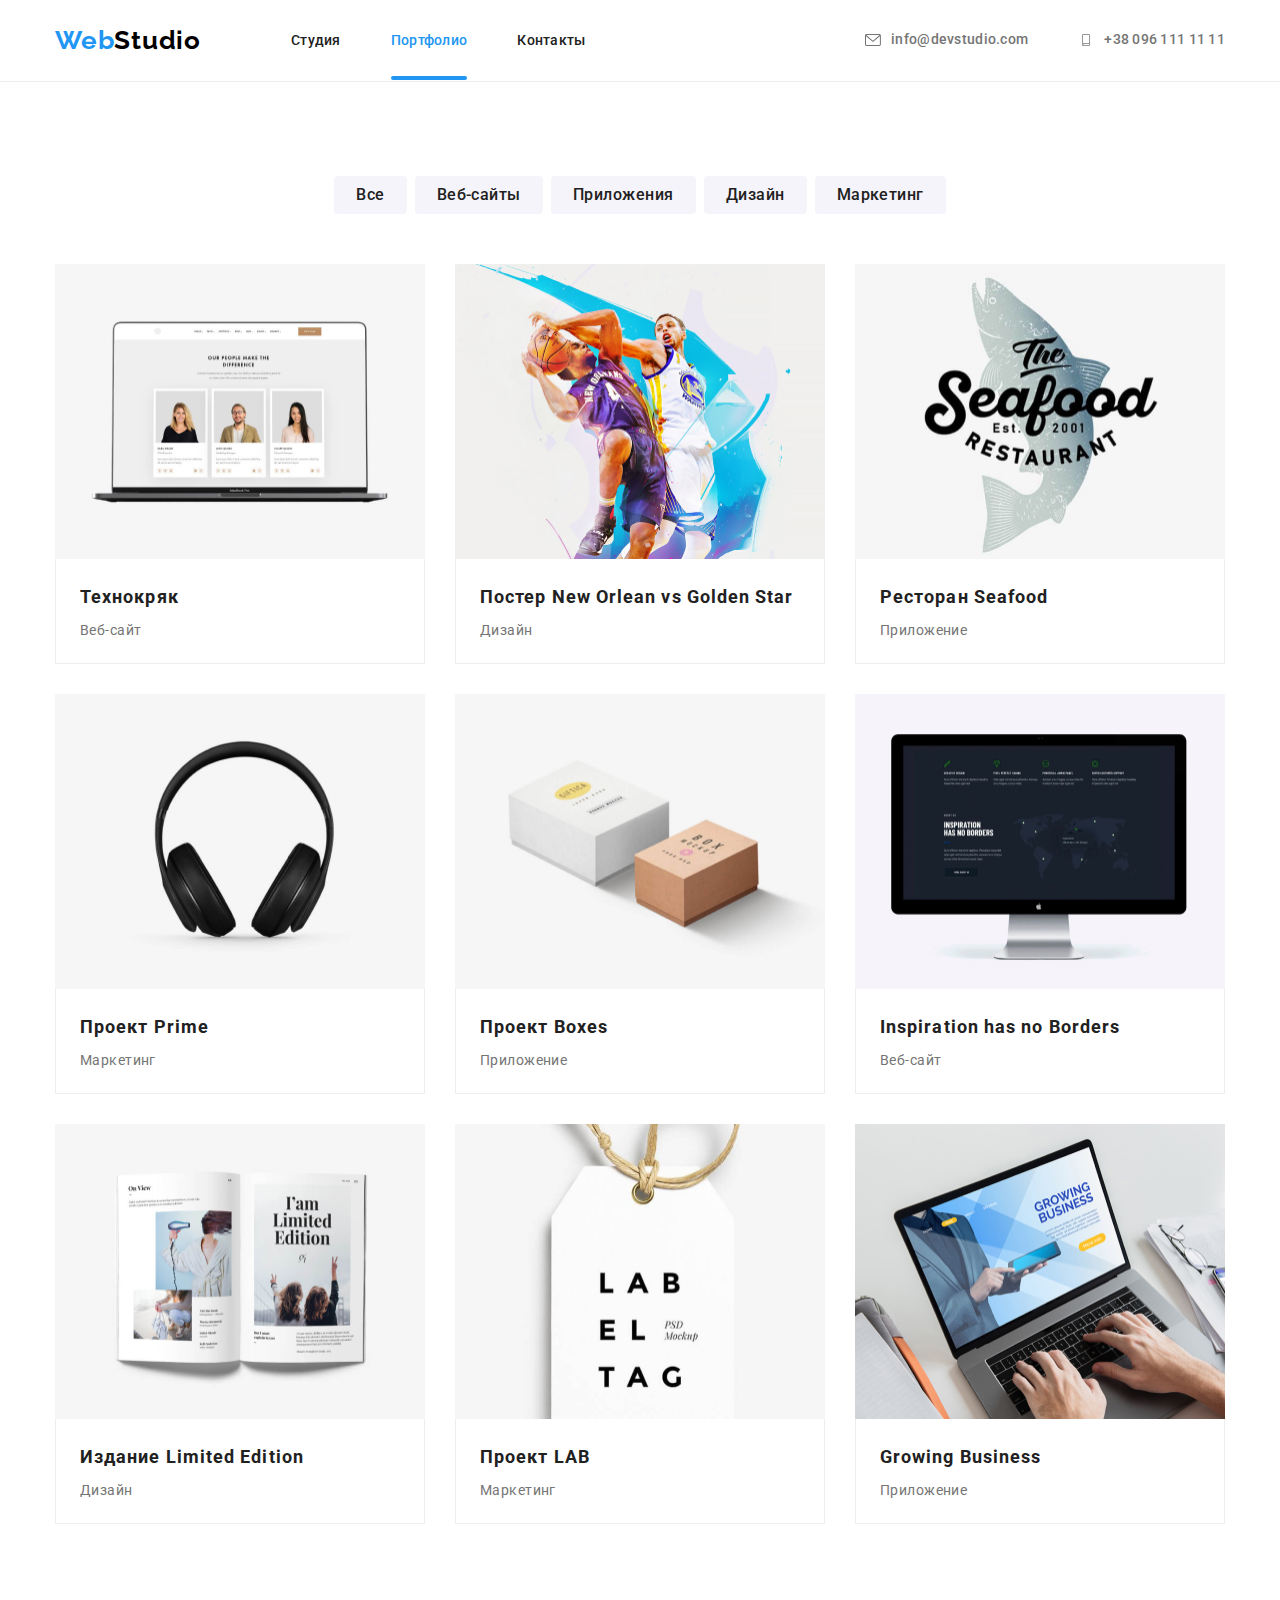
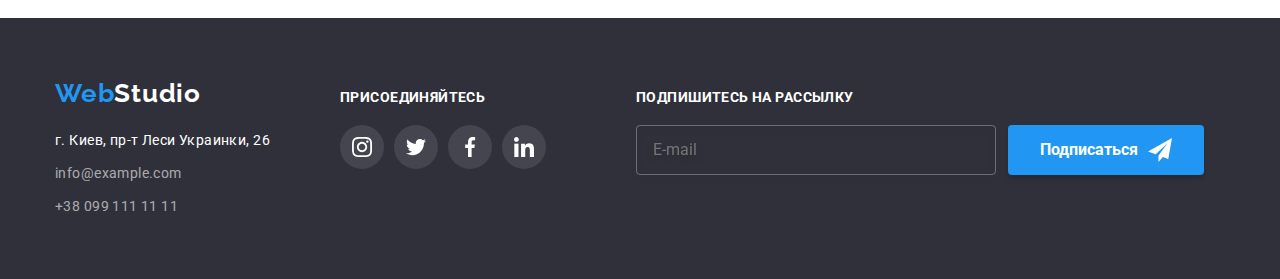
==== commit 97ffbf5a: "BEM Портфолио" ====
--- a/portfolio.html
+++ b/portfolio.html
@@ -64,32 +64,32 @@
       <!-- Навигационные кнопки -->
       <section class="portfolio-nav-btn section">
         <div class="container">
-          <ul class="portfolio-nav-btn-list list">
-            <li class="portfolio-nav-btn-item">
+          <ul class="portfolio-nav-btn__list list">
+            <li class="portfolio-nav-btn__item">
               <button type="button" class="portfolio-button">Все</button>
             </li>
-            <li class="portfolio-nav-btn-item">
+            <li class="portfolio-nav-btn__item">
               <button type="button" class="portfolio-button">Веб-сайты</button>
             </li>
-            <li class="portfolio-nav-btn-item">
+            <li class="portfolio-nav-btn__item">
               <button type="button" class="portfolio-button">Приложения</button>
             </li>
-            <li class="portfolio-nav-btn-item">
+            <li class="portfolio-nav-btn__item">
               <button class="portfolio-button">Дизайн</button>
             </li>
-            <li class="portfolio-nav-btn-item">
+            <li class="portfolio-nav-btn__item">
               <button type="button" class="portfolio-button">Маркетинг</button>
             </li>
           </ul>
 
           <!--Все категории портфолио-->
           <ul class="categories-list list">
-            <li class="categories-item">
-              <a href="" class="categories-link link">
-                <div class="categories-wrap-wrapper">
-                  <div class="categories-img-wrapper">
-                    <div class="overlay">
-                      <p class="overlay-description">
+            <li class="categories-list__item">
+              <a href="" class="categories-list__link link">
+                <div class="categories-list__wrapper">
+                  <div class="categories-list__img-wrapper">
+                    <div class="overlay">
+                      <p class="overlay__description">
                         Ресурс предлагает комплексные предложения с разным уровнем функционала и
                         сервисов. Все это позволит посетителю получить исчерпывающие сведения о
                         компании или частном лице.
@@ -110,12 +110,12 @@
                 </div>
               </a>
             </li>
-            <li class="categories-item">
-              <a href="" class="categories-link link">
-                <div class="categories-wrap-wrapper">
-                  <div class="categories-img-wrapper">
-                    <div class="overlay">
-                      <p class="overlay-description">
+            <li class="categories-list__item">
+              <a href="" class="categories-list__link link">
+                <div class="categories-list__wrapper">
+                  <div class="categories-list__img-wrapper">
+                    <div class="overlay">
+                      <p class="overlay__description">
                         Ресурс предлагает комплексные предложения с разным уровнем функционала и
                         сервисов. Все это позволит посетителю получить исчерпывающие сведения о
                         компании или частном лице.
@@ -135,12 +135,12 @@
                 </div>
               </a>
             </li>
-            <li class="categories-item">
-              <a href="" class="categories-link link">
-                <div class="categories-wrap-wrapper">
-                  <div class="categories-img-wrapper">
-                    <div class="overlay">
-                      <p class="overlay-description">
+            <li class="categories-list__item">
+              <a href="" class="categories-list__link link">
+                <div class="categories-list__wrapper">
+                  <div class="categories-list__img-wrapper">
+                    <div class="overlay">
+                      <p class="overlay__description">
                         Ресурс предлагает комплексные предложения с разным уровнем функционала и
                         сервисов. Все это позволит посетителю получить исчерпывающие сведения о
                         компании или частном лице.
@@ -160,12 +160,12 @@
                 </div>
               </a>
             </li>
-            <li class="categories-item">
-              <a href="" class="categories-link link">
-                <div class="categories-wrap-wrapper">
-                  <div class="categories-img-wrapper">
-                    <div class="overlay">
-                      <p class="overlay-description">
+            <li class="categories-list__item">
+              <a href="" class="categories-list__link link">
+                <div class="categories-list__wrapper">
+                  <div class="categories-list__img-wrapper">
+                    <div class="overlay">
+                      <p class="overlay__description">
                         Ресурс предлагает комплексные предложения с разным уровнем функционала и
                         сервисов. Все это позволит посетителю получить исчерпывающие сведения о
                         компании или частном лице.
@@ -185,12 +185,12 @@
                 </div>
               </a>
             </li>
-            <li class="categories-item">
-              <a href="" class="categories-link link">
-                <div class="categories-wrap-wrapper">
-                  <div class="categories-img-wrapper">
-                    <div class="overlay">
-                      <p class="overlay-description">
+            <li class="categories-list__item">
+              <a href="" class="categories-list__link link">
+                <div class="categories-list__wrapper">
+                  <div class="categories-list__img-wrapper">
+                    <div class="overlay">
+                      <p class="overlay__description">
                         Ресурс предлагает комплексные предложения с разным уровнем функционала и
                         сервисов. Все это позволит посетителю получить исчерпывающие сведения о
                         компании или частном лице.
@@ -210,12 +210,12 @@
                 </div>
               </a>
             </li>
-            <li class="categories-item">
-              <a href="" class="categories-link link">
-                <div class="categories-wrap-wrapper">
-                  <div class="categories-img-wrapper">
-                    <div class="overlay">
-                      <p class="overlay-description">
+            <li class="categories-list__item">
+              <a href="" class="categories-list__link link">
+                <div class="categories-list__wrapper">
+                  <div class="categories-list__img-wrapper">
+                    <div class="overlay">
+                      <p class="overlay__description">
                         Ресурс предлагает комплексные предложения с разным уровнем функционала и
                         сервисов. Все это позволит посетителю получить исчерпывающие сведения о
                         компании или частном лице.
@@ -235,12 +235,12 @@
                 </div>
               </a>
             </li>
-            <li class="categories-item">
-              <a href="" class="categories-link link">
-                <div class="categories-wrap-wrapper">
-                  <div class="categories-img-wrapper">
-                    <div class="overlay">
-                      <p class="overlay-description">
+            <li class="categories-list__item">
+              <a href="" class="categories-list__link link">
+                <div class="categories-list__wrapper">
+                  <div class="categories-list__img-wrapper">
+                    <div class="overlay">
+                      <p class="overlay__description">
                         Ресурс предлагает комплексные предложения с разным уровнем функционала и
                         сервисов. Все это позволит посетителю получить исчерпывающие сведения о
                         компании или частном лице.
@@ -260,12 +260,12 @@
                 </div>
               </a>
             </li>
-            <li class="categories-item">
-              <a href="" class="categories-link link">
-                <div class="categories-wrap-wrapper">
-                  <div class="categories-img-wrapper">
-                    <div class="overlay">
-                      <p class="overlay-description">
+            <li class="categories-list__item">
+              <a href="" class="categories-list__link link">
+                <div class="categories-list__wrapper">
+                  <div class="categories-list__img-wrapper">
+                    <div class="overlay">
+                      <p class="overlay__description">
                         Ресурс предлагает комплексные предложения с разным уровнем функционала и
                         сервисов. Все это позволит посетителю получить исчерпывающие сведения о
                         компании или частном лице.
@@ -285,12 +285,12 @@
                 </div>
               </a>
             </li>
-            <li class="categories-item">
-              <a href="" class="categories-link link">
-                <div class="categories-wrap-wrapper">
-                  <div class="categories-img-wrapper">
-                    <div class="overlay">
-                      <p class="overlay-description">
+            <li class="categories-list__item">
+              <a href="" class="categories-list__link link">
+                <div class="categories-list__wrapper">
+                  <div class="categories-list__img-wrapper">
+                    <div class="overlay">
+                      <p class="overlay__description">
                         Ресурс предлагает комплексные предложения с разным уровнем функционала и
                         сервисов. Все это позволит посетителю получить исчерпывающие сведения о
                         компании или частном лице.
@@ -345,7 +345,7 @@
         </div>
 
         <div class="footer-social">
-          <h3 class="section-subtitle footer-subtitle">присоединяйтесь</h3>
+          <h3 class="section-subtitle footer__subtitle">присоединяйтесь</h3>
           <ul class="list footer-social__list">
             <li class="footer-social__item">
               <a href="" class="link footer-social__link">
@@ -378,7 +378,7 @@
           </ul>
         </div>
         <div class="telegramm-form">
-          <h3 class="section-subtitle footer-subtitle telegramm-form__descriotion">
+          <h3 class="section-subtitle footer__subtitle telegramm-form__descriotion">
             Подпишитесь на рассылку
           </h3>
           <div class="telegramm-form__wrapper">
--- a/css/main.min.css
+++ b/css/main.min.css
@@ -1 +1 @@
-:root{--main-font: "Roboto", "Raleway", sans-serif;--accent-color-nav: #2196f3;--description-color: #757575;--section-title-color: #212121;--main-background-color: #2f303a}.visually-hidden{position:absolute;width:1px;height:1px;margin:-1px;border:0;padding:0;white-space:nowrap;clip-path:inset(100%);clip:rect(0 0 0 0);overflow:hidden}.link{text-decoration:none}.list{list-style:none}h1,h2,h3,h4,h5,h6,p{margin-top:0;margin-bottom:0}ul,ol{padding-left:0;margin-top:0;margin-bottom:0}img{display:block}body{font-family:var(--main-font)}.container{width:1200px;padding-left:15px;padding-right:15px;margin-left:auto;margin-right:auto}.section-titel{font-weight:700;font-size:36px;line-height:42px;letter-spacing:.03em;margin-bottom:50px;text-align:center;letter-spacing:.03em;color:#212121}.section{padding-bottom:94px}.logo{font-family:"Raleway",sans-serif;font-weight:700;font-size:26px;line-height:1.19;letter-spacing:.03em;color:#2196f3}.page-header__logo{padding-top:25px;padding-bottom:25px;margin-right:90px}.logo_text_dark{color:#000}.logo_text_white{color:#fff}.description{font-size:14px;line-height:1.71;letter-spacing:.03em;color:var(--description-color)}.backdrop{position:fixed;top:0;left:0;width:100vw;height:100vh;background-color:rgba(0,0,0,.2);transition:opacity 500ms linear,visibility 500ms linear}.backdrop.is-hidden{opacity:0;visibility:hidden;pointer-events:none}.modal{position:absolute;top:50%;left:50%;transform:translate(-50%, -50%);width:528px;background-color:#fff;box-shadow:0px 1px 3px rgba(0,0,0,.12),0px 1px 1px rgba(0,0,0,.14),0px 2px 1px rgba(0,0,0,.2);border-radius:4px;padding:40px}.modal-close-btn{position:absolute;top:8px;right:8px;display:flex;justify-content:center;align-items:center;width:30px;height:30px;border:1px solid rgba(0,0,0,.1);border-radius:50%;background-color:rgba(0,0,0,0);cursor:pointer;padding:0}.modal-close-btn-icon{transition:fill 250ms cubic-bezier(0.4, 0, 0.2, 1)}.modal-close-btn:hover .modal-close-btn-icon,.modal-close-btn:focus .modal-close-btn-icon{fill:var(--accent-color-nav)}.contact-form__name{font-style:normal;font-weight:700;font-size:20px;line-height:23px;text-align:center;letter-spacing:.03em;color:#212121;margin-bottom:10px}.contact-form{display:flex;flex-direction:column}.contact-form__input{width:100%;height:40px;border:1px solid rgba(33,33,33,.2);border-radius:4px;padding-left:42px;transition:border-color 250ms cubic-bezier(0.4, 0, 0.2, 1),cursor 250ms cubic-bezier(0.4, 0, 0.2, 1)}.contact-form__input:hover{cursor:pointer}.contact-form__input:focus{border-color:var(--accent-color-nav);outline:none}.contact-form__label{display:block;margin-bottom:10px}.contact-form-label-textarea{margin-bottom:20px}.contact-form__titel{font-size:12px;line-height:14px;letter-spacing:.01em;color:#757575}.contact-form__wrapper{position:relative;margin-top:4px}.contact-form__icon{position:absolute;top:50%;left:15px;transform:translateY(-50%);transition:fill 250ms cubic-bezier(0.4, 0, 0.2, 1)}.contact-form__icon:hover{cursor:pointer}.contact-form__input:focus+.contact-form__icon{fill:var(--accent-color-nav)}.contact-form__comment{width:100%;height:120px;border:1px solid rgba(33,33,33,.2);border-radius:4px;margin-top:4px;transition:border-color 250ms cubic-bezier(0.4, 0, 0.2, 1);resize:none;padding:12px 16px}.contact-form__comment:focus{border-color:var(--accent-color-nav);outline:none}.contact-form-checkbox-label{display:flex;align-items:center;font-size:14px;letter-spacing:.03em;margin-left:auto;margin-right:auto;color:#757575}.contact-form-checkbox-label::before{display:block;width:15px;height:15px;border-radius:2px;border:2px solid #212121;content:"";cursor:pointer;margin-right:7px}.contact-form-checkbox:checked+.contact-form-checkbox-label::before{background-color:var(--accent-color-nav);border-color:var(--accent-color-nav);background-image:url("../images/svg-images/vector-policy.svg");background-position:center}.contact-form-checkbox:focus+.contact-form-checkbox-label::before{border:2px solid var(--accent-color-nav)}.contact-form-btn{align-self:center;display:flex;justify-content:center;align-items:center;font-weight:700;font-size:16px;line-height:1.88;color:#fff;background-color:var(--accent-color-nav);cursor:pointer;border:rgba(0,0,0,0);padding:10px 32px;box-shadow:0px 4px 4px rgba(0,0,0,.15);border-radius:4px;margin-top:30px;transition:background-color 250ms cubic-bezier(0.4, 0, 0.2, 1),box-shadow 250ms cubic-bezier(0.4, 0, 0.2, 1)}.contact-form-btn:hover,.contact-form-btn:focus{background-color:#188ce8;box-shadow:0px 4px 4px rgba(0,0,0,.15)}.contractual-condition-link{color:var(--accent-color-nav)}.page-header__container{display:flex;align-items:center;justify-content:space-between}.page-header{border-bottom:1px solid #ececec}.nav-link{padding-top:32px;padding-bottom:32px}.navigation{display:flex;align-items:center}.menu{display:flex;align-items:center}.menu__item:not(:last-child){margin-right:50px}.menu__link{font-weight:500;font-size:14px;line-height:1.14;letter-spacing:.02em;position:relative;color:#212121;transition:color 250ms cubic-bezier(0.4, 0, 0.2, 1)}.menu__link:hover,.menu__link:focus{color:var(--accent-color-nav)}.menu .menu__link.menu_link_current{color:var(--accent-color-nav)}.menu .menu__link.menu_link_current::after{display:block;width:100%;height:4px;content:"";background-color:#2196f3;border-radius:2px;position:absolute;bottom:0;left:0}.header-contacts{display:flex;align-items:center}.header-mail-item{margin-right:50px}.header-contacts__mail{display:flex;align-items:center;font-weight:500;font-size:14px;line-height:1.14;letter-spacing:.02em;color:#757575;transition:color 250ms cubic-bezier(0.4, 0, 0.2, 1)}.header-contacts__mail:hover,.header-contacts__mail:focus{color:var(--accent-color-nav)}.header-contacts__phone{display:flex;align-items:center;font-weight:500;font-size:14px;line-height:1.14;letter-spacing:.02em;color:#757575;transition:color 250ms cubic-bezier(0.4, 0, 0.2, 1)}.header-contacts__phone:hover,.header-contacts__phone:focus{color:var(--accent-color-nav)}.header-contacts__mail-icon{fill:#757575;margin-right:10px;transition:fill 250ms cubic-bezier(0.4, 0, 0.2, 1)}.header-contacts__mail:hover .header-contacts__mail-icon,.header-contacts__mail:focus .header-contacts__mail-icon{fill:var(--accent-color-nav)}.header-contacts__phone-icon{fill:#757575;margin-right:10px;transition:fill 250ms cubic-bezier(0.4, 0, 0.2, 1)}.header-contacts__phone:hover .header-contacts__phone-icon,.header-contacts__phone:focus .header-contacts__phone-icon{fill:var(--accent-color-nav)}.hero{background-image:linear-gradient(rgba(47, 48, 58, 0.4), rgba(47, 48, 58, 0.4)),url("../images/hero/bg.jpg");background-size:cover;max-width:1600px;margin-left:auto;margin-right:auto;padding-top:200px;padding-bottom:200px}.hero_titel{display:block;width:700px;font-weight:900;font-size:44px;line-height:1.36;letter-spacing:.06em;text-transform:uppercase;text-align:center;color:#fff;margin-bottom:30px;margin-left:auto;margin-right:auto}.modal-btn{display:block;font-weight:700;font-size:16px;line-height:1.88;color:#fff;background-color:#2196f3;cursor:pointer;border:rgba(0,0,0,0);padding:10px 32px;box-shadow:0px 4px 4px rgba(0,0,0,.15);border-radius:4px;margin-left:auto;margin-right:auto;transition:background-color 250ms cubic-bezier(0.4, 0, 0.2, 1),box-shadow 250ms cubic-bezier(0.4, 0, 0.2, 1)}.modal-btn:hover,.modal-btn:focus{background-color:#188ce8;box-shadow:0px 4px 4px rgba(0,0,0,.15)}.features{padding-top:94px}.features_list{display:flex;align-items:flex-start;margin-left:-30px;margin-top:-30px}.features_item{flex-basis:calc((100% - 120px)/4);margin-left:30px;margin-top:30px}.features_name{font-weight:700;font-size:14px;line-height:1.14;letter-spacing:.03em;text-transform:uppercase;color:#212121;margin-bottom:10px}.features_wrapper{display:flex;background-color:#f5f4fa;border-radius:4px;justify-content:center;align-items:center;height:120px;margin-bottom:30px}.we-do__list{display:flex;margin-top:-30px;margin-left:-30px}.we-do__item{flex-basis:calc((100% - 90px)/3);margin-top:30px;margin-left:30px;position:relative}.we-do__wrapper{display:block;background:rgba(47,48,58,.8);position:absolute;bottom:0;right:0;width:370px}.we-do__description{font-weight:700;font-size:14px;line-height:16px;text-align:center;letter-spacing:.03em;text-transform:uppercase;padding:27px 15px;color:#fff}.team{padding-top:94px;background-color:#f5f4fa}.team__member{font-weight:500;font-size:16px;line-height:1.19;letter-spacing:.03em;text-align:center;letter-spacing:.03em;margin-bottom:10px;color:#212121}.team__description{text-align:center;letter-spacing:.03em;margin-bottom:15px}.team__list{display:flex;margin-left:-30px;margin-top:-30px}.team__item{flex-basis:calc((100% - 120px)/4);margin-left:30px;margin-top:30px;background-color:#fff;box-shadow:0px 1px 3px rgba(0,0,0,.12),0px 1px 1px rgba(0,0,0,.14),0px 2px 1px rgba(0,0,0,.2);border-radius:0px 0px 4px 4px}.team__wrapper{padding:30px 10px}.social-list{display:flex;justify-content:center}.social-list__item:not(:last-child){margin-right:10px}.social-list__link{display:flex;justify-content:center;align-items:center;width:44px;height:44px;background-color:#fff;border-radius:50%;transition:background-color 250ms cubic-bezier(0.4, 0, 0.2, 1)}.social-list__link:hover,.social-list__link:focus{background-color:var(--accent-color-nav)}.social-list__icon{fill:#afb1b8;transition:fill 250ms cubic-bezier(0.4, 0, 0.2, 1)}.social-list__link:hover .social-list__icon,.social-list__link:focus .social-list__icon{fill:#fff}.clients{padding-top:94px}.clients-list{display:flex;justify-content:center;align-items:center}.clients-list__item:not(:last-child){margin-right:30px}.clients-list__link{display:flex;border:1px solid #afb1b8;border-radius:4px;height:92px;width:170px;justify-content:center;align-items:center;transition:border-color 250ms cubic-bezier(0.4, 0, 0.2, 1)}.clients-list__link:hover,.clients-list__link:focus{border-color:var(--accent-color-nav)}.clients-list__icon{fill:#afb1b8;transition:fill 250ms cubic-bezier(0.4, 0, 0.2, 1)}.clients-list__link:hover .clients-list__icon,.clients-list__link:focus .clients-list__icon{fill:var(--accent-color-nav)}.footer{background-color:var(--main-background-color);padding-top:60px;padding-bottom:60px;display:flex}.footer__logo{display:block;margin-bottom:20px}.address__item .link{display:block}.address__item:not(:last-child){margin-bottom:9px}.footer__container{display:flex;align-items:baseline}.footer__contacts{margin-right:70px}.footer__subtitle{font-family:"Roboto";font-style:normal;font-weight:700;font-size:14px;line-height:16px;letter-spacing:.03em;text-transform:uppercase;color:#fff;margin-bottom:20px}.footer-social__list{display:flex}.footer-social__link{display:flex;justify-content:center;align-items:center;width:44px;height:44px;background:rgba(255,255,255,.1);border-radius:50%;transition:background-color 250ms cubic-bezier(0.4, 0, 0.2, 1)}.footer-social__link:hover,.footer-social__link:focus{background-color:var(--accent-color-nav)}.footer-social__item:not(:last-child){margin-right:10px}.footer-social__icon{fill:#fff}.address{font-style:normal}.address__map{font-size:14px;line-height:1.71;letter-spacing:.03em;color:#fff}.address__mail{font-size:14px;line-height:1.71;letter-spacing:.03em;color:rgba(255,255,255,.6)}.address__tel{font-size:14px;line-height:1.71;letter-spacing:.03em;color:rgba(255,255,255,.6)}.telegramm-form{margin-left:90px}.telegramm-form__descriotion{margin-bottom:20px}.telegramm-form__input{background-color:rgba(0,0,0,0);border:1px solid rgba(255,255,255,.3);filter:drop-shadow(0px 4px 4px rgba(0, 0, 0, 0.15));border-radius:4px;width:360px;height:50px;padding:15px 16px;color:rgba(255,255,255,.6);outline:none}.telegramm-btn{display:flex;font-weight:700;font-size:16px;line-height:1.88;color:#fff;background-color:var(--accent-color-nav);cursor:pointer;border:rgba(0,0,0,0);padding:10px 32px;box-shadow:0px 4px 4px rgba(0,0,0,.15);border-radius:4px;margin-left:auto;margin-right:auto;margin-left:12px;align-items:center;transition:background-color 250ms cubic-bezier(0.4, 0, 0.2, 1),box-shadow 250ms cubic-bezier(0.4, 0, 0.2, 1)}.telegramm-btn:hover,.telegramm-btn:focus{background-color:#188ce8;box-shadow:0px 4px 4px rgba(0,0,0,.15)}.telegramm-form__form{display:flex;align-items:center}.telegramm-btn__icon{margin-left:10px}.portfolio-nav-btn{padding-top:94px;padding-bottom:94px}.portfolio-nav-btn-list{display:flex;align-items:center;justify-content:center;margin-top:-8px;margin-left:-8px;margin-bottom:50px}.portfolio-nav-btn-item{margin-left:8px;margin-top:8px}.portfolio-button{padding:6px 22px;font-weight:500;font-size:16px;line-height:1.63;letter-spacing:.03em;text-align:center;color:#212121;background-color:#f5f4fa;border:rgba(0,0,0,0);border-radius:4px;cursor:pointer;transition:color 250ms cubic-bezier(0.4, 0, 0.2, 1),background-color 250ms cubic-bezier(0.4, 0, 0.2, 1),box-shadow 250ms cubic-bezier(0.4, 0, 0.2, 1)}.portfolio-button:hover,.portfolio-button:focus{color:#fff;background-color:var(--accent-color-nav);box-shadow:0px 3px 1px rgba(0,0,0,.1),0px 1px 2px rgba(0,0,0,.08),0px 2px 2px rgba(0,0,0,.12)}.categories-list{display:flex;margin-left:-30px;margin-top:-30px;flex-wrap:wrap}.categories-img{display:block}.categories-item{margin-left:30px;margin-top:30px;flex-basis:calc((100% - 90px)/3)}.categories-content-wrapper{padding:20px 24px;border-right:1px solid #eee;border-bottom:1px solid #eee;border-left:1px solid #eee}.img-name{font-weight:700;font-size:18px;line-height:2;letter-spacing:.06em;margin-bottom:4px;color:#212121}.categories-link{display:block;transition:background-color 250ms cubic-bezier(0.4, 0, 0.2, 1),box-shadow 250ms cubic-bezier(0.4, 0, 0.2, 1)}.categories-link:hover,.categories-link:focus{background:#fff;box-shadow:0px 1px 1px rgba(0,0,0,.12),0px 4px 4px rgba(0,0,0,.06),1px 4px 6px rgba(0,0,0,.16)}.categories-wrap-wrapper{position:relative;overflow:hidden}.overlay-description{position:absolute;font-weight:400;font-size:18px;line-height:28px;font-weight:400;letter-spacing:.03em;color:#fff;display:block;width:100%;height:100%;transform:translateY(100%);background-color:rgba(33,150,243,.9);padding:63px 24px;transition:transform 250ms cubic-bezier(0.4, 0, 0.2, 1)}.categories-link:hover .overlay-description{transform:translateY(0)}/*# sourceMappingURL=main.min.css.map */+:root{--main-font: "Roboto", "Raleway", sans-serif;--accent-color-nav: #2196f3;--description-color: #757575;--section-title-color: #212121;--main-background-color: #2f303a}.visually-hidden{position:absolute;width:1px;height:1px;margin:-1px;border:0;padding:0;white-space:nowrap;clip-path:inset(100%);clip:rect(0 0 0 0);overflow:hidden}.link{text-decoration:none}.list{list-style:none}h1,h2,h3,h4,h5,h6,p{margin-top:0;margin-bottom:0}ul,ol{padding-left:0;margin-top:0;margin-bottom:0}img{display:block}body{font-family:var(--main-font)}.container{width:1200px;padding-left:15px;padding-right:15px;margin-left:auto;margin-right:auto}.section-titel{font-weight:700;font-size:36px;line-height:42px;letter-spacing:.03em;margin-bottom:50px;text-align:center;letter-spacing:.03em;color:#212121}.section{padding-bottom:94px}.logo{font-family:"Raleway",sans-serif;font-weight:700;font-size:26px;line-height:1.19;letter-spacing:.03em;color:#2196f3}.page-header__logo{padding-top:25px;padding-bottom:25px;margin-right:90px}.logo_text_dark{color:#000}.logo_text_white{color:#fff}.description{font-size:14px;line-height:1.71;letter-spacing:.03em;color:var(--description-color)}.backdrop{position:fixed;top:0;left:0;width:100vw;height:100vh;background-color:rgba(0,0,0,.2);transition:opacity 500ms linear,visibility 500ms linear}.backdrop.is-hidden{opacity:0;visibility:hidden;pointer-events:none}.modal{position:absolute;top:50%;left:50%;transform:translate(-50%, -50%);width:528px;background-color:#fff;box-shadow:0px 1px 3px rgba(0,0,0,.12),0px 1px 1px rgba(0,0,0,.14),0px 2px 1px rgba(0,0,0,.2);border-radius:4px;padding:40px}.modal-close-btn{position:absolute;top:8px;right:8px;display:flex;justify-content:center;align-items:center;width:30px;height:30px;border:1px solid rgba(0,0,0,.1);border-radius:50%;background-color:rgba(0,0,0,0);cursor:pointer;padding:0}.modal-close-btn-icon{transition:fill 250ms cubic-bezier(0.4, 0, 0.2, 1)}.modal-close-btn:hover .modal-close-btn-icon,.modal-close-btn:focus .modal-close-btn-icon{fill:var(--accent-color-nav)}.contact-form__name{font-style:normal;font-weight:700;font-size:20px;line-height:23px;text-align:center;letter-spacing:.03em;color:#212121;margin-bottom:10px}.contact-form{display:flex;flex-direction:column}.contact-form__input{width:100%;height:40px;border:1px solid rgba(33,33,33,.2);border-radius:4px;padding-left:42px;transition:border-color 250ms cubic-bezier(0.4, 0, 0.2, 1),cursor 250ms cubic-bezier(0.4, 0, 0.2, 1)}.contact-form__input:hover{cursor:pointer}.contact-form__input:focus{border-color:var(--accent-color-nav);outline:none}.contact-form__label{display:block;margin-bottom:10px}.contact-form-label-textarea{margin-bottom:20px}.contact-form__titel{font-size:12px;line-height:14px;letter-spacing:.01em;color:#757575}.contact-form__wrapper{position:relative;margin-top:4px}.contact-form__icon{position:absolute;top:50%;left:15px;transform:translateY(-50%);transition:fill 250ms cubic-bezier(0.4, 0, 0.2, 1)}.contact-form__icon:hover{cursor:pointer}.contact-form__input:focus+.contact-form__icon{fill:var(--accent-color-nav)}.contact-form__comment{width:100%;height:120px;border:1px solid rgba(33,33,33,.2);border-radius:4px;margin-top:4px;transition:border-color 250ms cubic-bezier(0.4, 0, 0.2, 1);resize:none;padding:12px 16px}.contact-form__comment:focus{border-color:var(--accent-color-nav);outline:none}.contact-form-checkbox-label{display:flex;align-items:center;font-size:14px;letter-spacing:.03em;margin-left:auto;margin-right:auto;color:#757575}.contact-form-checkbox-label::before{display:block;width:15px;height:15px;border-radius:2px;border:2px solid #212121;content:"";cursor:pointer;margin-right:7px}.contact-form-checkbox:checked+.contact-form-checkbox-label::before{background-color:var(--accent-color-nav);border-color:var(--accent-color-nav);background-image:url("../images/svg-images/vector-policy.svg");background-position:center}.contact-form-checkbox:focus+.contact-form-checkbox-label::before{border:2px solid var(--accent-color-nav)}.contact-form-btn{align-self:center;display:flex;justify-content:center;align-items:center;font-weight:700;font-size:16px;line-height:1.88;color:#fff;background-color:var(--accent-color-nav);cursor:pointer;border:rgba(0,0,0,0);padding:10px 32px;box-shadow:0px 4px 4px rgba(0,0,0,.15);border-radius:4px;margin-top:30px;transition:background-color 250ms cubic-bezier(0.4, 0, 0.2, 1),box-shadow 250ms cubic-bezier(0.4, 0, 0.2, 1)}.contact-form-btn:hover,.contact-form-btn:focus{background-color:#188ce8;box-shadow:0px 4px 4px rgba(0,0,0,.15)}.contractual-condition-link{color:var(--accent-color-nav)}.page-header__container{display:flex;align-items:center;justify-content:space-between}.page-header{border-bottom:1px solid #ececec}.nav-link{padding-top:32px;padding-bottom:32px}.navigation{display:flex;align-items:center}.menu{display:flex;align-items:center}.menu__item:not(:last-child){margin-right:50px}.menu__link{font-weight:500;font-size:14px;line-height:1.14;letter-spacing:.02em;position:relative;color:#212121;transition:color 250ms cubic-bezier(0.4, 0, 0.2, 1)}.menu__link:hover,.menu__link:focus{color:var(--accent-color-nav)}.menu .menu__link.menu_link_current{color:var(--accent-color-nav)}.menu .menu__link.menu_link_current::after{display:block;width:100%;height:4px;content:"";background-color:#2196f3;border-radius:2px;position:absolute;bottom:0;left:0}.header-contacts{display:flex;align-items:center}.header-mail-item{margin-right:50px}.header-contacts__mail{display:flex;align-items:center;font-weight:500;font-size:14px;line-height:1.14;letter-spacing:.02em;color:#757575;transition:color 250ms cubic-bezier(0.4, 0, 0.2, 1)}.header-contacts__mail:hover,.header-contacts__mail:focus{color:var(--accent-color-nav)}.header-contacts__phone{display:flex;align-items:center;font-weight:500;font-size:14px;line-height:1.14;letter-spacing:.02em;color:#757575;transition:color 250ms cubic-bezier(0.4, 0, 0.2, 1)}.header-contacts__phone:hover,.header-contacts__phone:focus{color:var(--accent-color-nav)}.header-contacts__mail-icon{fill:#757575;margin-right:10px;transition:fill 250ms cubic-bezier(0.4, 0, 0.2, 1)}.header-contacts__mail:hover .header-contacts__mail-icon,.header-contacts__mail:focus .header-contacts__mail-icon{fill:var(--accent-color-nav)}.header-contacts__phone-icon{fill:#757575;margin-right:10px;transition:fill 250ms cubic-bezier(0.4, 0, 0.2, 1)}.header-contacts__phone:hover .header-contacts__phone-icon,.header-contacts__phone:focus .header-contacts__phone-icon{fill:var(--accent-color-nav)}.hero{background-image:linear-gradient(rgba(47, 48, 58, 0.4), rgba(47, 48, 58, 0.4)),url("../images/hero/bg.jpg");background-size:cover;max-width:1600px;margin-left:auto;margin-right:auto;padding-top:200px;padding-bottom:200px}.hero_titel{display:block;width:700px;font-weight:900;font-size:44px;line-height:1.36;letter-spacing:.06em;text-transform:uppercase;text-align:center;color:#fff;margin-bottom:30px;margin-left:auto;margin-right:auto}.modal-btn{display:block;font-weight:700;font-size:16px;line-height:1.88;color:#fff;background-color:#2196f3;cursor:pointer;border:rgba(0,0,0,0);padding:10px 32px;box-shadow:0px 4px 4px rgba(0,0,0,.15);border-radius:4px;margin-left:auto;margin-right:auto;transition:background-color 250ms cubic-bezier(0.4, 0, 0.2, 1),box-shadow 250ms cubic-bezier(0.4, 0, 0.2, 1)}.modal-btn:hover,.modal-btn:focus{background-color:#188ce8;box-shadow:0px 4px 4px rgba(0,0,0,.15)}.features{padding-top:94px}.features_list{display:flex;align-items:flex-start;margin-left:-30px;margin-top:-30px}.features_item{flex-basis:calc((100% - 120px)/4);margin-left:30px;margin-top:30px}.features_name{font-weight:700;font-size:14px;line-height:1.14;letter-spacing:.03em;text-transform:uppercase;color:#212121;margin-bottom:10px}.features_wrapper{display:flex;background-color:#f5f4fa;border-radius:4px;justify-content:center;align-items:center;height:120px;margin-bottom:30px}.we-do__list{display:flex;margin-top:-30px;margin-left:-30px}.we-do__item{flex-basis:calc((100% - 90px)/3);margin-top:30px;margin-left:30px;position:relative}.we-do__wrapper{display:block;background:rgba(47,48,58,.8);position:absolute;bottom:0;right:0;width:370px}.we-do__description{font-weight:700;font-size:14px;line-height:16px;text-align:center;letter-spacing:.03em;text-transform:uppercase;padding:27px 15px;color:#fff}.team{padding-top:94px;background-color:#f5f4fa}.team__member{font-weight:500;font-size:16px;line-height:1.19;letter-spacing:.03em;text-align:center;letter-spacing:.03em;margin-bottom:10px;color:#212121}.team__description{text-align:center;letter-spacing:.03em;margin-bottom:15px}.team__list{display:flex;margin-left:-30px;margin-top:-30px}.team__item{flex-basis:calc((100% - 120px)/4);margin-left:30px;margin-top:30px;background-color:#fff;box-shadow:0px 1px 3px rgba(0,0,0,.12),0px 1px 1px rgba(0,0,0,.14),0px 2px 1px rgba(0,0,0,.2);border-radius:0px 0px 4px 4px}.team__wrapper{padding:30px 10px}.social-list{display:flex;justify-content:center}.social-list__item:not(:last-child){margin-right:10px}.social-list__link{display:flex;justify-content:center;align-items:center;width:44px;height:44px;background-color:#fff;border-radius:50%;transition:background-color 250ms cubic-bezier(0.4, 0, 0.2, 1)}.social-list__link:hover,.social-list__link:focus{background-color:var(--accent-color-nav)}.social-list__icon{fill:#afb1b8;transition:fill 250ms cubic-bezier(0.4, 0, 0.2, 1)}.social-list__link:hover .social-list__icon,.social-list__link:focus .social-list__icon{fill:#fff}.clients{padding-top:94px}.clients-list{display:flex;justify-content:center;align-items:center}.clients-list__item:not(:last-child){margin-right:30px}.clients-list__link{display:flex;border:1px solid #afb1b8;border-radius:4px;height:92px;width:170px;justify-content:center;align-items:center;transition:border-color 250ms cubic-bezier(0.4, 0, 0.2, 1)}.clients-list__link:hover,.clients-list__link:focus{border-color:var(--accent-color-nav)}.clients-list__icon{fill:#afb1b8;transition:fill 250ms cubic-bezier(0.4, 0, 0.2, 1)}.clients-list__link:hover .clients-list__icon,.clients-list__link:focus .clients-list__icon{fill:var(--accent-color-nav)}.footer{background-color:var(--main-background-color);padding-top:60px;padding-bottom:60px;display:flex}.footer__logo{display:block;margin-bottom:20px}.address__item .link{display:block}.address__item:not(:last-child){margin-bottom:9px}.footer__container{display:flex;align-items:baseline}.footer__contacts{margin-right:70px}.footer__subtitle{font-family:"Roboto";font-style:normal;font-weight:700;font-size:14px;line-height:16px;letter-spacing:.03em;text-transform:uppercase;color:#fff;margin-bottom:20px}.footer-social__list{display:flex}.footer-social__link{display:flex;justify-content:center;align-items:center;width:44px;height:44px;background:rgba(255,255,255,.1);border-radius:50%;transition:background-color 250ms cubic-bezier(0.4, 0, 0.2, 1)}.footer-social__link:hover,.footer-social__link:focus{background-color:var(--accent-color-nav)}.footer-social__item:not(:last-child){margin-right:10px}.footer-social__icon{fill:#fff}.address{font-style:normal}.address__map{font-size:14px;line-height:1.71;letter-spacing:.03em;color:#fff}.address__mail{font-size:14px;line-height:1.71;letter-spacing:.03em;color:rgba(255,255,255,.6)}.address__tel{font-size:14px;line-height:1.71;letter-spacing:.03em;color:rgba(255,255,255,.6)}.telegramm-form{margin-left:90px}.telegramm-form__descriotion{margin-bottom:20px}.telegramm-form__input{background-color:rgba(0,0,0,0);border:1px solid rgba(255,255,255,.3);filter:drop-shadow(0px 4px 4px rgba(0, 0, 0, 0.15));border-radius:4px;width:360px;height:50px;padding:15px 16px;color:rgba(255,255,255,.6);outline:none}.telegramm-btn{display:flex;font-weight:700;font-size:16px;line-height:1.88;color:#fff;background-color:var(--accent-color-nav);cursor:pointer;border:rgba(0,0,0,0);padding:10px 32px;box-shadow:0px 4px 4px rgba(0,0,0,.15);border-radius:4px;margin-left:auto;margin-right:auto;margin-left:12px;align-items:center;transition:background-color 250ms cubic-bezier(0.4, 0, 0.2, 1),box-shadow 250ms cubic-bezier(0.4, 0, 0.2, 1)}.telegramm-btn:hover,.telegramm-btn:focus{background-color:#188ce8;box-shadow:0px 4px 4px rgba(0,0,0,.15)}.telegramm-form__form{display:flex;align-items:center}.telegramm-btn__icon{margin-left:10px}.portfolio-nav-btn{padding-top:94px;padding-bottom:94px}.portfolio-nav-btn__list{display:flex;align-items:center;justify-content:center;margin-top:-8px;margin-left:-8px;margin-bottom:50px}.portfolio-nav-btn__item{margin-left:8px;margin-top:8px}.portfolio-button{padding:6px 22px;font-weight:500;font-size:16px;line-height:1.63;letter-spacing:.03em;text-align:center;color:#212121;background-color:#f5f4fa;border:rgba(0,0,0,0);border-radius:4px;cursor:pointer;transition:color 250ms cubic-bezier(0.4, 0, 0.2, 1),background-color 250ms cubic-bezier(0.4, 0, 0.2, 1),box-shadow 250ms cubic-bezier(0.4, 0, 0.2, 1)}.portfolio-button:hover,.portfolio-button:focus{color:#fff;background-color:var(--accent-color-nav);box-shadow:0px 3px 1px rgba(0,0,0,.1),0px 1px 2px rgba(0,0,0,.08),0px 2px 2px rgba(0,0,0,.12)}.categories-list{display:flex;margin-left:-30px;margin-top:-30px;flex-wrap:wrap}.categories-img{display:block}.categories-list__item{margin-left:30px;margin-top:30px;flex-basis:calc((100% - 90px)/3)}.categories-content-wrapper{padding:20px 24px;border-right:1px solid #eee;border-bottom:1px solid #eee;border-left:1px solid #eee}.img-name{font-weight:700;font-size:18px;line-height:2;letter-spacing:.06em;margin-bottom:4px;color:#212121}.categories-list__link{display:block;transition:background-color 250ms cubic-bezier(0.4, 0, 0.2, 1),box-shadow 250ms cubic-bezier(0.4, 0, 0.2, 1)}.categories-list__link:hover,.categories-list__link:focus{background:#fff;box-shadow:0px 1px 1px rgba(0,0,0,.12),0px 4px 4px rgba(0,0,0,.06),1px 4px 6px rgba(0,0,0,.16)}.categories-list__wrapper{position:relative;overflow:hidden}.overlay__description{position:absolute;font-weight:400;font-size:18px;line-height:28px;font-weight:400;letter-spacing:.03em;color:#fff;display:block;width:100%;height:100%;transform:translateY(100%);background-color:rgba(33,150,243,.9);padding:63px 24px;transition:transform 250ms cubic-bezier(0.4, 0, 0.2, 1)}.categories-list__link:hover .overlay__description{transform:translateY(0)}/*# sourceMappingURL=main.min.css.map */